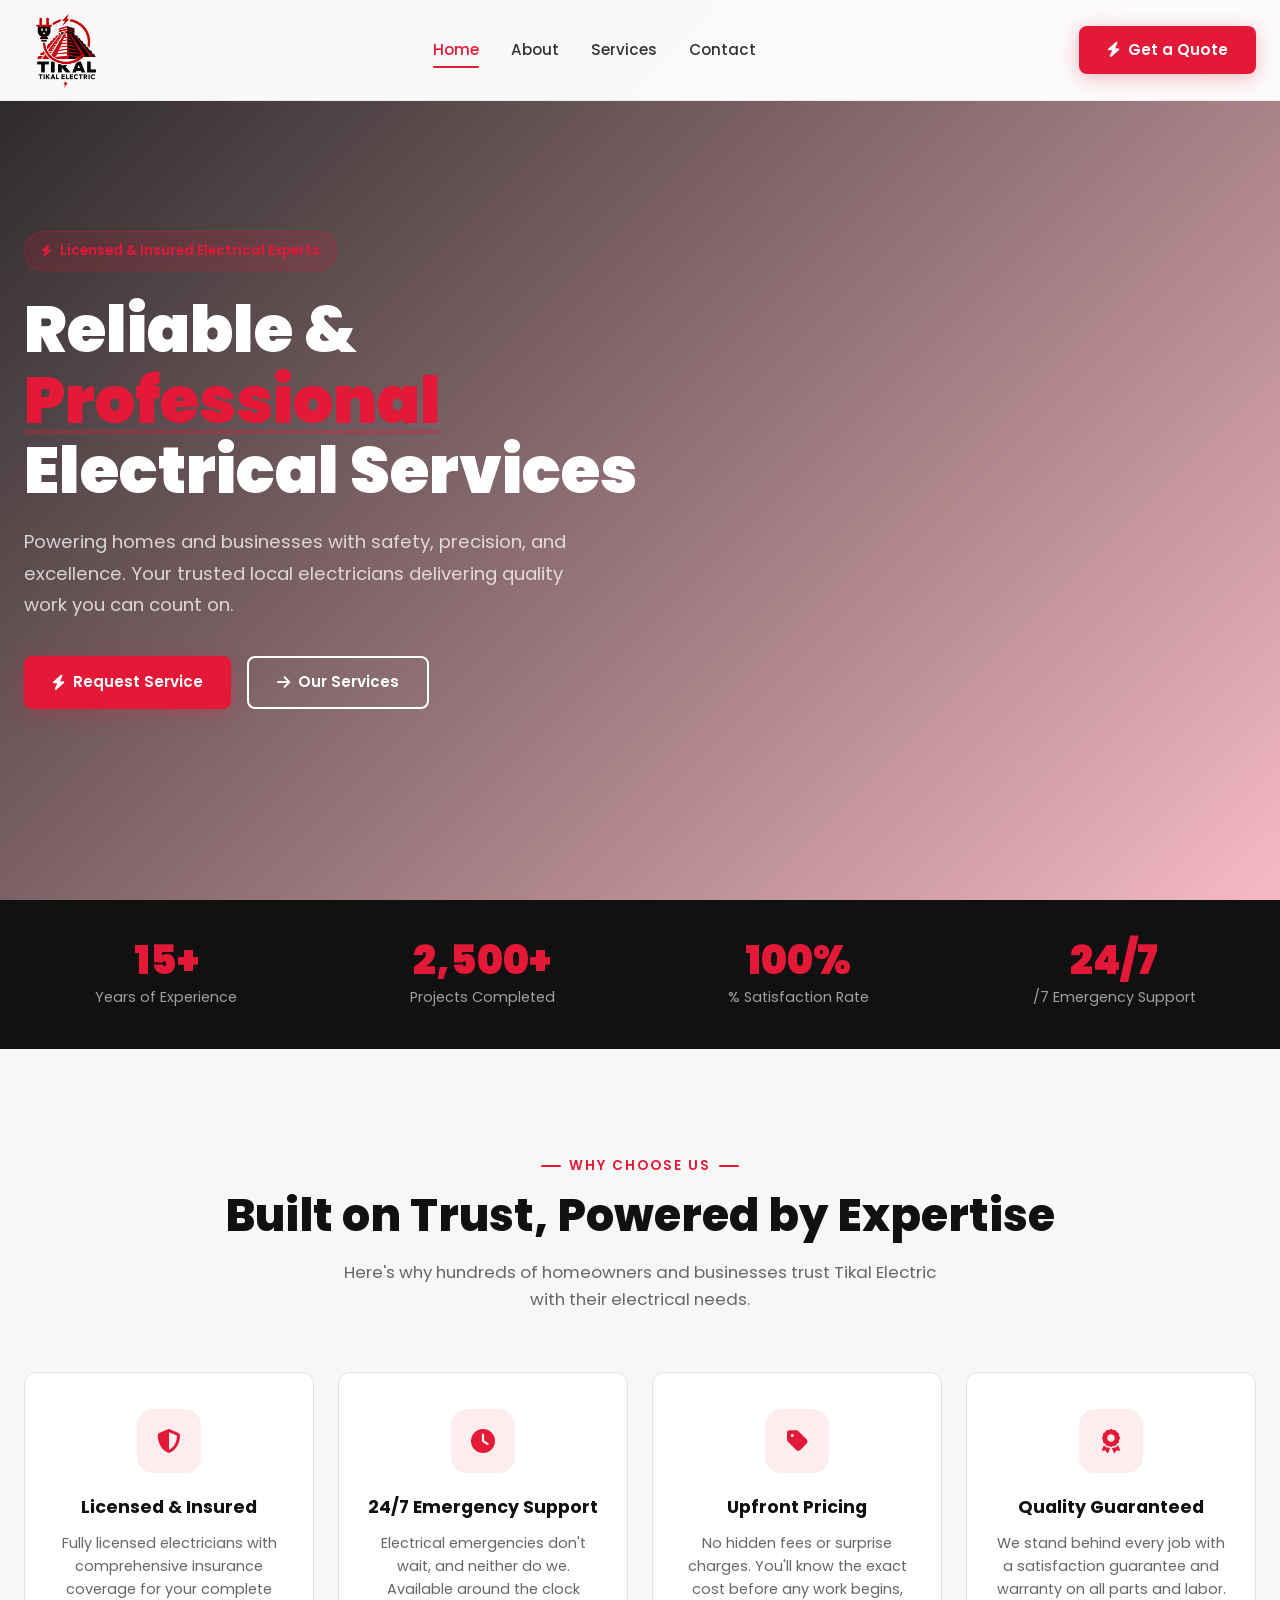
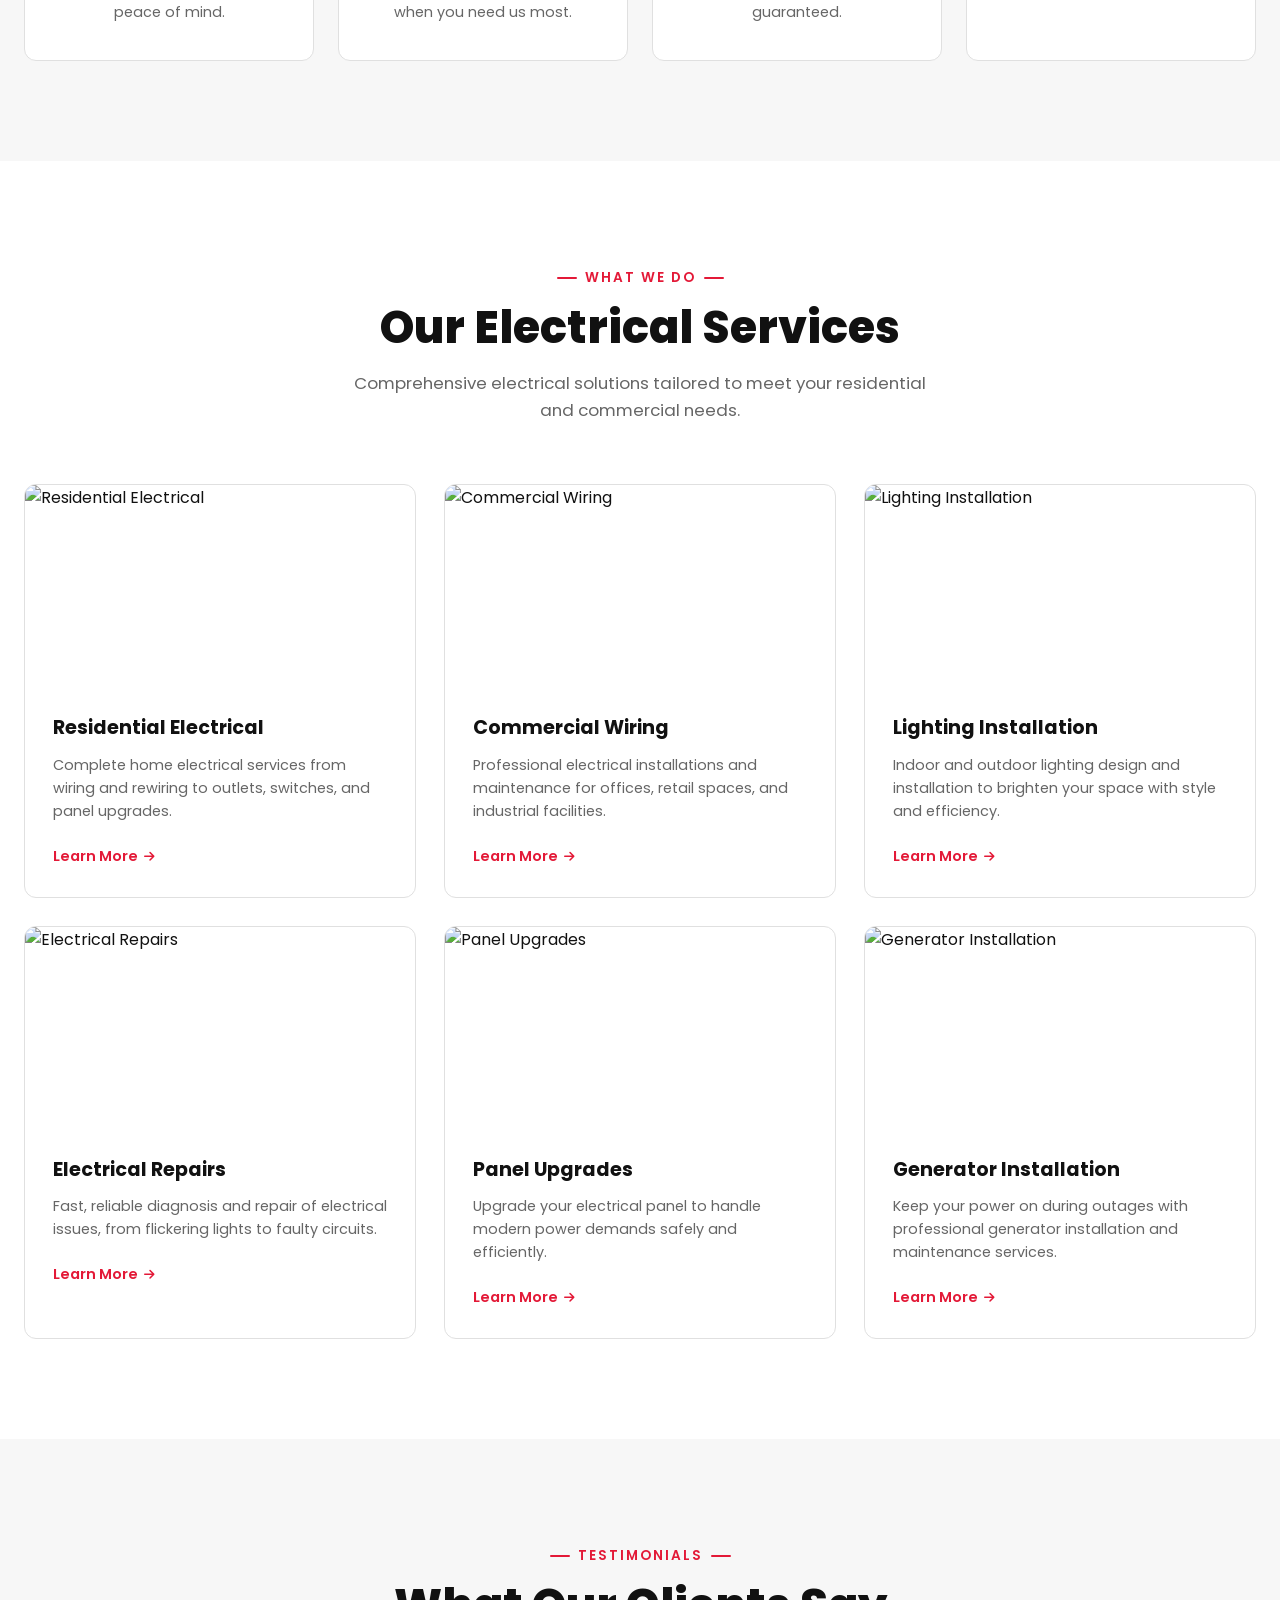
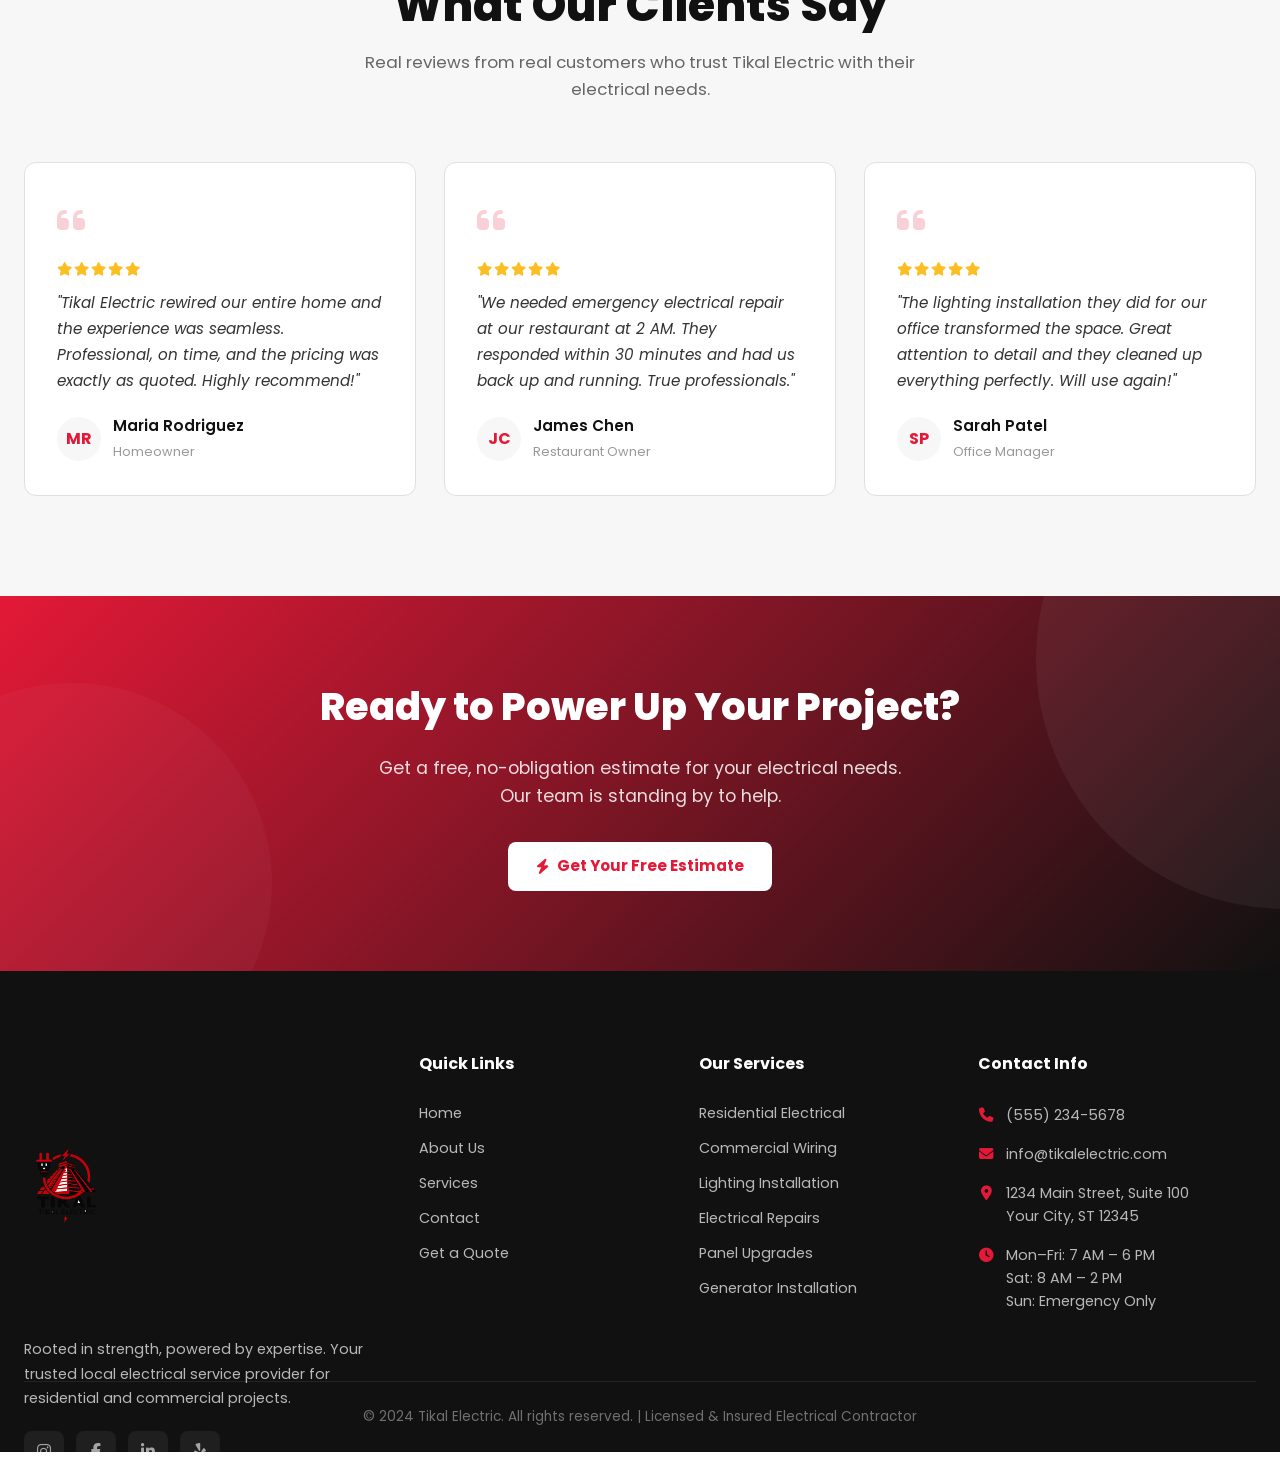
==== index.html @ ff7ec932 "Initial web upload" ====
<!DOCTYPE html>
<html lang="en">
<head>
    <meta charset="UTF-8">
    <meta name="viewport" content="width=device-width, initial-scale=1.0">
    <title>Tikal Electric — Reliable & Professional Electrical Services</title>
    <link href="https://fonts.googleapis.com/css2?family=Poppins:wght@300;400;500;600;700;800;900&display=swap" rel="stylesheet">
    <link rel="stylesheet" href="https://cdnjs.cloudflare.com/ajax/libs/font-awesome/6.5.1/css/all.min.css">
    <link rel="stylesheet" href="style.css">
</head>
<body>

<!-- Header -->
<header class="header" id="header">
    <div class="header-inner">
        <a href="index.html" class="logo">
            <img src="logo.png" alt="Tikal Electric Logo">
        </a>
        <nav class="nav" id="nav">
            <a href="index.html" class="active">Home</a>
            <a href="about.html">About</a>
            <a href="services.html">Services</a>
            <a href="contact.html">Contact</a>
        </nav>
        <a href="contact.html" class="btn btn-primary">
            <i class="fa-solid fa-bolt"></i> Get a Quote
        </a>
        <div class="hamburger" id="hamburger" onclick="toggleMobile()">
            <span></span><span></span><span></span>
        </div>
    </div>
</header>

<!-- Mobile Menu -->
<div class="mobile-menu" id="mobileMenu">
    <a href="index.html">Home</a>
    <a href="about.html">About</a>
    <a href="services.html">Services</a>
    <a href="contact.html">Contact</a>
    <a href="contact.html" class="btn btn-primary" style="margin-top:12px">
        <i class="fa-solid fa-bolt"></i> Get a Quote
    </a>
</div>

<!-- ==================== HOME PAGE ==================== -->
<div class="page active" id="page-home">

    <!-- Hero -->
    <section class="hero">
        <div class="hero-bg">
            <img src="https://images.unsplash.com/photo-1621905252507-b35492cc74b4?w=1600&q=80" alt="Electrical Work">
            <div class="hero-particles" id="heroParticles"></div>
        </div>
        <div class="hero-content">
            <div class="hero-badge"><i class="fa-solid fa-bolt"></i> Licensed & Insured Electrical Experts</div>
            <h1>Reliable & <span class="highlight">Professional</span> Electrical Services</h1>
            <p>Powering homes and businesses with safety, precision, and excellence. Your trusted local electricians delivering quality work you can count on.</p>
            <div class="hero-btns">
                <a href="contact.html" class="btn btn-primary"><i class="fa-solid fa-bolt"></i> Request Service</a>
                <a href="services.html" class="btn btn-secondary"><i class="fa-solid fa-arrow-right"></i> Our Services</a>
            </div>
        </div>
    </section>

    <!-- Stats Bar -->
    <section class="stats-bar">
        <div class="stats-inner">
            <div class="stat-item fade-up"><div class="stat-number" data-count="15">0</div><div class="stat-label">Years of Experience</div></div>
            <div class="stat-item fade-up"><div class="stat-number" data-count="2500">0</div><div class="stat-label">Projects Completed</div></div>
            <div class="stat-item fade-up"><div class="stat-number" data-count="100">0</div><div class="stat-label">% Satisfaction Rate</div></div>
            <div class="stat-item fade-up"><div class="stat-number" data-count="24">0</div><div class="stat-label">/7 Emergency Support</div></div>
        </div>
    </section>

    <!-- Trust Section -->
    <section class="section section-light">
        <div class="container">
            <div class="section-header">
                <div class="overline">Why Choose Us</div>
                <h2>Built on Trust, Powered by Expertise</h2>
                <p>Here's why hundreds of homeowners and businesses trust Tikal Electric with their electrical needs.</p>
            </div>
            <div class="trust-grid">
                <div class="trust-card fade-up">
                    <div class="trust-icon"><i class="fa-solid fa-shield-halved"></i></div>
                    <h3>Licensed & Insured</h3>
                    <p>Fully licensed electricians with comprehensive insurance coverage for your complete peace of mind.</p>
                </div>
                <div class="trust-card fade-up">
                    <div class="trust-icon"><i class="fa-solid fa-clock"></i></div>
                    <h3>24/7 Emergency Support</h3>
                    <p>Electrical emergencies don't wait, and neither do we. Available around the clock when you need us most.</p>
                </div>
                <div class="trust-card fade-up">
                    <div class="trust-icon"><i class="fa-solid fa-tag"></i></div>
                    <h3>Upfront Pricing</h3>
                    <p>No hidden fees or surprise charges. You'll know the exact cost before any work begins, guaranteed.</p>
                </div>
                <div class="trust-card fade-up">
                    <div class="trust-icon"><i class="fa-solid fa-award"></i></div>
                    <h3>Quality Guaranteed</h3>
                    <p>We stand behind every job with a satisfaction guarantee and warranty on all parts and labor.</p>
                </div>
            </div>
        </div>
    </section>

    <!-- Services Preview -->
    <section class="section">
        <div class="container">
            <div class="section-header">
                <div class="overline">What We Do</div>
                <h2>Our Electrical Services</h2>
                <p>Comprehensive electrical solutions tailored to meet your residential and commercial needs.</p>
            </div>
            <div class="services-grid">
                <a href="residential-electrical.html" class="service-card fade-up">
                    <div class="service-card-img">
                        <img src="https://images.unsplash.com/photo-1581783898377-1c85bf937427?w=600&q=80" alt="Residential Electrical">
                        <div class="overlay"></div>
                    </div>
                    <div class="service-card-body">
                        <h3>Residential Electrical</h3>
                        <p>Complete home electrical services from wiring and rewiring to outlets, switches, and panel upgrades.</p>
                        <span class="service-link">Learn More <i class="fa-solid fa-arrow-right"></i></span>
                    </div>
                </a>
                <a href="commercial-wiring.html" class="service-card fade-up">
                    <div class="service-card-img">
                        <img src="https://images.unsplash.com/photo-1497366216548-37526070297c?w=600&q=80" alt="Commercial Wiring">
                        <div class="overlay"></div>
                    </div>
                    <div class="service-card-body">
                        <h3>Commercial Wiring</h3>
                        <p>Professional electrical installations and maintenance for offices, retail spaces, and industrial facilities.</p>
                        <span class="service-link">Learn More <i class="fa-solid fa-arrow-right"></i></span>
                    </div>
                </a>
                <a href="lighting-installation.html" class="service-card fade-up">
                    <div class="service-card-img">
                        <img src="https://images.unsplash.com/photo-1513506003901-1e6a229e2d15?w=600&q=80" alt="Lighting Installation">
                        <div class="overlay"></div>
                    </div>
                    <div class="service-card-body">
                        <h3>Lighting Installation</h3>
                        <p>Indoor and outdoor lighting design and installation to brighten your space with style and efficiency.</p>
                        <span class="service-link">Learn More <i class="fa-solid fa-arrow-right"></i></span>
                    </div>
                </a>
                <a href="electrical-repairs.html" class="service-card fade-up">
                    <div class="service-card-img">
                        <img src="https://images.unsplash.com/photo-1606167668584-78701c57f13d?w=600&q=80" alt="Electrical Repairs">
                        <div class="overlay"></div>
                    </div>
                    <div class="service-card-body">
                        <h3>Electrical Repairs</h3>
                        <p>Fast, reliable diagnosis and repair of electrical issues, from flickering lights to faulty circuits.</p>
                        <span class="service-link">Learn More <i class="fa-solid fa-arrow-right"></i></span>
                    </div>
                </a>
                <a href="panel-upgrades.html" class="service-card fade-up">
                    <div class="service-card-img">
                        <img src="https://images.unsplash.com/photo-1621905252507-b35492cc74b4?w=600&q=80" alt="Panel Upgrades">
                        <div class="overlay"></div>
                    </div>
                    <div class="service-card-body">
                        <h3>Panel Upgrades</h3>
                        <p>Upgrade your electrical panel to handle modern power demands safely and efficiently.</p>
                        <span class="service-link">Learn More <i class="fa-solid fa-arrow-right"></i></span>
                    </div>
                </a>
                <a href="generator-installation.html" class="service-card fade-up">
                    <div class="service-card-img">
                        <img src="https://images.unsplash.com/photo-1613665813446-82a78c468a1d?w=600&q=80" alt="Generator Installation">
                        <div class="overlay"></div>
                    </div>
                    <div class="service-card-body">
                        <h3>Generator Installation</h3>
                        <p>Keep your power on during outages with professional generator installation and maintenance services.</p>
                        <span class="service-link">Learn More <i class="fa-solid fa-arrow-right"></i></span>
                    </div>
                </a>
            </div>
        </div>
    </section>

    <!-- Testimonials -->
    <section class="section section-light">
        <div class="container">
            <div class="section-header">
                <div class="overline">Testimonials</div>
                <h2>What Our Clients Say</h2>
                <p>Real reviews from real customers who trust Tikal Electric with their electrical needs.</p>
            </div>
            <div class="testimonials-grid">
                <div class="testimonial-card fade-up">
                    <div class="quote-icon"><i class="fa-solid fa-quote-left"></i></div>
                    <div class="stars"><i class="fa-solid fa-star"></i><i class="fa-solid fa-star"></i><i class="fa-solid fa-star"></i><i class="fa-solid fa-star"></i><i class="fa-solid fa-star"></i></div>
                    <p>"Tikal Electric rewired our entire home and the experience was seamless. Professional, on time, and the pricing was exactly as quoted. Highly recommend!"</p>
                    <div class="testimonial-author">
                        <div class="testimonial-avatar">MR</div>
                        <div class="testimonial-author-info"><h4>Maria Rodriguez</h4><span>Homeowner</span></div>
                    </div>
                </div>
                <div class="testimonial-card fade-up">
                    <div class="quote-icon"><i class="fa-solid fa-quote-left"></i></div>
                    <div class="stars"><i class="fa-solid fa-star"></i><i class="fa-solid fa-star"></i><i class="fa-solid fa-star"></i><i class="fa-solid fa-star"></i><i class="fa-solid fa-star"></i></div>
                    <p>"We needed emergency electrical repair at our restaurant at 2 AM. They responded within 30 minutes and had us back up and running. True professionals."</p>
                    <div class="testimonial-author">
                        <div class="testimonial-avatar">JC</div>
                        <div class="testimonial-author-info"><h4>James Chen</h4><span>Restaurant Owner</span></div>
                    </div>
                </div>
                <div class="testimonial-card fade-up">
                    <div class="quote-icon"><i class="fa-solid fa-quote-left"></i></div>
                    <div class="stars"><i class="fa-solid fa-star"></i><i class="fa-solid fa-star"></i><i class="fa-solid fa-star"></i><i class="fa-solid fa-star"></i><i class="fa-solid fa-star"></i></div>
                    <p>"The lighting installation they did for our office transformed the space. Great attention to detail and they cleaned up everything perfectly. Will use again!"</p>
                    <div class="testimonial-author">
                        <div class="testimonial-avatar">SP</div>
                        <div class="testimonial-author-info"><h4>Sarah Patel</h4><span>Office Manager</span></div>
                    </div>
                </div>
            </div>
        </div>
    </section>

    <!-- CTA -->
    <section class="cta-section">
        <h2>Ready to Power Up Your Project?</h2>
        <p>Get a free, no-obligation estimate for your electrical needs. Our team is standing by to help.</p>
        <a href="contact.html" class="btn btn-white"><i class="fa-solid fa-bolt"></i> Get Your Free Estimate</a>
    </section>

</div>

<!-- ==================== FOOTER ==================== -->
<footer class="footer" id="footer">
    <div class="footer-grid">
        <div class="footer-brand">
            <a href="index.html" class="logo">
                <img src="logo.png" alt="Tikal Electric Logo">
            </a>
            <p>Rooted in strength, powered by expertise. Your trusted local electrical service provider for residential and commercial projects.</p>
            <div class="footer-social">
                <a href="#" aria-label="Instagram"><i class="fa-brands fa-instagram"></i></a>
                <a href="#" aria-label="Facebook"><i class="fa-brands fa-facebook-f"></i></a>
                <a href="#" aria-label="LinkedIn"><i class="fa-brands fa-linkedin-in"></i></a>
                <a href="#" aria-label="Yelp"><i class="fa-brands fa-yelp"></i></a>
            </div>
        </div>
        <div>
            <h4>Quick Links</h4>
            <div class="footer-links">
                <a href="index.html">Home</a>
                <a href="about.html">About Us</a>
                <a href="services.html">Services</a>
                <a href="contact.html">Contact</a>
                <a href="contact.html">Get a Quote</a>
            </div>
        </div>
        <div>
            <h4>Our Services</h4>
            <div class="footer-links">
                <a href="residential-electrical.html">Residential Electrical</a>
                <a href="commercial-wiring.html">Commercial Wiring</a>
                <a href="lighting-installation.html">Lighting Installation</a>
                <a href="electrical-repairs.html">Electrical Repairs</a>
                <a href="panel-upgrades.html">Panel Upgrades</a>
                <a href="generator-installation.html">Generator Installation</a>
            </div>
        </div>
        <div>
            <h4>Contact Info</h4>
            <ul class="footer-contact">
                <li><i class="fa-solid fa-phone"></i><span>(555) 234-5678</span></li>
                <li><i class="fa-solid fa-envelope"></i><span>info@tikalelectric.com</span></li>
                <li><i class="fa-solid fa-location-dot"></i><span>1234 Main Street, Suite 100<br>Your City, ST 12345</span></li>
                <li><i class="fa-solid fa-clock"></i><span>Mon–Fri: 7 AM – 6 PM<br>Sat: 8 AM – 2 PM<br>Sun: Emergency Only</span></li>
            </ul>
        </div>
    </div>
    <div class="footer-bottom">
        <p>&copy; 2024 Tikal Electric. All rights reserved. | Licensed & Insured Electrical Contractor</p>
    </div>
</footer>

<!-- Toast Notification -->
<div class="toast" id="toast">
    <i class="fa-solid fa-circle-check"></i>
    <span id="toastMsg">Message sent successfully!</span>
</div>

<script>
// Mobile menu
function toggleMobile() {
  document.getElementById('hamburger').classList.toggle('active');
  document.getElementById('mobileMenu').classList.toggle('open');
  document.body.style.overflow = document.getElementById('mobileMenu').classList.contains('open') ? 'hidden' : '';
}

// Header scroll effect
window.addEventListener('scroll', () => {
  document.getElementById('header').classList.toggle('scrolled', window.scrollY > 20);
});

// Hero particles
function createParticles() {
  const container = document.getElementById('heroParticles');
  if (!container) return;
  container.innerHTML = '';
  for (let i = 0; i < 20; i++) {
    const p = document.createElement('div');
    p.className = 'particle';
    p.style.left = Math.random() * 100 + '%';
    p.style.animationDelay = Math.random() * 4 + 's';
    p.style.animationDuration = (3 + Math.random() * 3) + 's';
    p.style.width = p.style.height = (2 + Math.random() * 3) + 'px';
    container.appendChild(p);
  }
}

// Scroll animations
function initAnimations() {
  const observer = new IntersectionObserver((entries) => {
    entries.forEach(entry => {
      if (entry.isIntersecting) {
        entry.target.classList.add('visible');
      }
    });
  }, { threshold: 0.1, rootMargin: '0px 0px -40px 0px' });
  document.querySelectorAll('.fade-up:not(.visible)').forEach(el => observer.observe(el));
}

// Counter animation
function animateCounters() {
  document.querySelectorAll('.stat-number[data-count]').forEach(el => {
    const target = parseInt(el.getAttribute('data-count'));
    const duration = 2000;
    const start = performance.now();
    el.textContent = '0';
    function update(now) {
      const elapsed = now - start;
      const progress = Math.min(elapsed / duration, 1);
      const eased = 1 - Math.pow(1 - progress, 3);
      const current = Math.floor(eased * target);
      el.textContent = target === 100 ? current + '%' : target === 24 ? current + '/7' : current.toLocaleString() + '+';
      if (progress < 1) requestAnimationFrame(update);
    }
    requestAnimationFrame(update);
  });
}

// Init
document.addEventListener('DOMContentLoaded', () => {
  createParticles();
  initAnimations();
  setTimeout(animateCounters, 600);
});
</script>
</body>
</html>
---- style.css ----
*,*::before,*::after{box-sizing:border-box;margin:0;padding:0}
:root{
--red:#E31937;--red-hover:#C41530;--red-glow:rgba(227,25,55,0.4);
--black:#111111;--dark:#1a1a1a;--gray-dark:#333333;--gray:#666666;
--gray-light:#999999;--bg-light:#f7f7f7;--bg-off:#f0f0f0;
--white:#ffffff;--border:#e0e0e0;
--shadow:0 4px 20px rgba(0,0,0,0.08);
--shadow-lg:0 10px 40px rgba(0,0,0,0.12);
--shadow-red:0 4px 20px rgba(227,25,55,0.3);
--radius:8px;--radius-lg:12px;
--transition:all 0.3s cubic-bezier(0.4,0,0.2,1);
}
html{scroll-behavior:smooth;font-size:16px}
body{font-family:'Poppins',sans-serif;color:var(--black);background:var(--white);overflow-x:hidden;line-height:1.6}
a{text-decoration:none;color:inherit;transition:var(--transition)}
img{max-width:100%;display:block}
ul{list-style:none}
.page{display:none;opacity:0;transform:translateY(10px);transition:opacity 0.4s ease,transform 0.4s ease}
.page.active{display:block;opacity:1;transform:translateY(0)}

/* Header */
.header{position:fixed;top:0;left:0;right:0;z-index:1000;background:rgba(255,255,255,0.97);backdrop-filter:blur(12px);border-bottom:1px solid rgba(0,0,0,0.06);transition:var(--transition)}
.header.scrolled{box-shadow:0 2px 20px rgba(0,0,0,0.08)}
.header-inner{max-width:1280px;margin:0 auto;padding:0 24px;display:flex;align-items:center;justify-content:space-between;height:100px}
.header.scrolled .header-inner{height:80px}
.logo{display:flex;align-items:center;height:100%;color:var(--black);flex-shrink:0}
.logo img{height:85px;width:auto;display:block;transition:var(--transition)}
.header.scrolled .logo img{height:65px}
.logo-icon{display:none}
.logo span{display:none}
.nav{display:flex;align-items:center;gap:32px}
.nav a{font-weight:500;font-size:0.95rem;color:var(--gray-dark);position:relative;padding:4px 0}
.nav a::after{content:'';position:absolute;bottom:-2px;left:0;width:0;height:2px;background:var(--red);transition:var(--transition);border-radius:2px}
.nav a:hover{color:var(--red)}
.nav a:hover::after,.nav a.active::after{width:100%}
.nav a.active{color:var(--red)}
.btn{display:inline-flex;align-items:center;gap:8px;padding:12px 28px;border-radius:var(--radius);font-family:'Poppins',sans-serif;font-weight:600;font-size:0.95rem;border:none;cursor:pointer;transition:var(--transition);position:relative;overflow:hidden}
.btn-primary{background:var(--red);color:var(--white);box-shadow:var(--shadow-red)}
.btn-primary:hover{background:var(--red-hover);transform:translateY(-2px);box-shadow:0 6px 25px rgba(227,25,55,0.45)}
.btn-primary::before{content:'';position:absolute;top:50%;left:50%;width:0;height:0;background:rgba(255,255,255,0.15);border-radius:50%;transform:translate(-50%,-50%);transition:width 0.6s,height 0.6s}
.btn-primary:hover::before{width:300px;height:300px}
.btn-secondary{background:transparent;color:var(--white);border:2px solid var(--white)}
.btn-secondary:hover{background:var(--white);color:var(--red);transform:translateY(-2px)}
.btn-outline{background:transparent;color:var(--red);border:2px solid var(--red)}
.btn-outline:hover{background:var(--red);color:var(--white);transform:translateY(-2px);box-shadow:var(--shadow-red)}
.btn-dark{background:var(--black);color:var(--white)}
.btn-dark:hover{background:var(--dark);transform:translateY(-2px);box-shadow:var(--shadow-lg)}
.hamburger{display:none;flex-direction:column;gap:5px;cursor:pointer;padding:8px;z-index:1001}
.hamburger span{width:26px;height:2.5px;background:var(--black);border-radius:2px;transition:var(--transition)}
.hamburger.active span:nth-child(1){transform:rotate(45deg) translate(5px,5px)}
.hamburger.active span:nth-child(2){opacity:0}
.hamburger.active span:nth-child(3){transform:rotate(-45deg) translate(5px,-5px)}
.mobile-menu{display:none;position:fixed;top:0;left:0;right:0;bottom:0;background:var(--white);z-index:999;flex-direction:column;align-items:center;justify-content:center;gap:28px;opacity:0;pointer-events:none;transition:opacity 0.3s ease}
.mobile-menu.open{opacity:1;pointer-events:all}
.mobile-menu a{font-size:1.5rem;font-weight:600;color:var(--black);transition:var(--transition)}
.mobile-menu a:hover{color:var(--red)}

/* Hero */
.hero{position:relative;min-height:100vh;display:flex;align-items:center;padding:120px 24px 80px;overflow:hidden}
.hero-bg{position:absolute;inset:0;z-index:0}
.hero-bg img{width:100%;height:100%;object-fit:cover}
.hero-bg::after{content:'';position:absolute;inset:0;background:linear-gradient(135deg,rgba(17,17,17,0.92) 0%,rgba(227,25,55,0.3) 100%)}
.hero-particles{position:absolute;inset:0;z-index:1;overflow:hidden}
.particle{position:absolute;width:3px;height:3px;background:var(--red);border-radius:50%;opacity:0;animation:float-particle 4s infinite}
@keyframes float-particle{0%{opacity:0;transform:translateY(100vh)}20%{opacity:0.8}80%{opacity:0.6}100%{opacity:0;transform:translateY(-10vh)}}
.hero-content{position:relative;z-index:2;max-width:1280px;margin:0 auto;width:100%}
.hero h1{font-size:clamp(2.5rem,5vw,4rem);font-weight:900;color:var(--white);line-height:1.1;margin-bottom:20px;max-width:700px}
.hero h1 .highlight{color:var(--red);position:relative;display:inline-block}
.hero h1 .highlight::after{content:'';position:absolute;bottom:2px;left:0;right:0;height:4px;background:var(--red);opacity:0.3;border-radius:2px}
.hero p{font-size:1.15rem;color:rgba(255,255,255,0.75);max-width:550px;margin-bottom:36px;line-height:1.7}
.hero-btns{display:flex;gap:16px;flex-wrap:wrap}
.hero-badge{display:inline-flex;align-items:center;gap:8px;background:rgba(227,25,55,0.15);border:1px solid rgba(227,25,55,0.3);color:var(--red);padding:8px 16px;border-radius:50px;font-size:0.85rem;font-weight:600;margin-bottom:24px;backdrop-filter:blur(4px)}
.hero-badge i{font-size:0.75rem}
.hero-page{min-height:auto;padding:140px 24px 80px}

/* Stats Bar */
.stats-bar{background:var(--black);padding:40px 24px;position:relative;z-index:2}
.stats-inner{max-width:1280px;margin:0 auto;display:grid;grid-template-columns:repeat(4,1fr);gap:32px;text-align:center}
.stat-item .stat-number{font-size:2.5rem;font-weight:900;color:var(--red);line-height:1}
.stat-item .stat-label{font-size:0.9rem;color:rgba(255,255,255,0.6);margin-top:6px;font-weight:400}

/* Section */
.section{padding:100px 24px}
.section-light{background:var(--bg-light)}
.section-dark{background:var(--black);color:var(--white)}
.container{max-width:1280px;margin:0 auto}
.section-header{text-align:center;margin-bottom:60px}
.section-header .overline{display:inline-flex;align-items:center;gap:8px;color:var(--red);font-weight:600;font-size:0.85rem;text-transform:uppercase;letter-spacing:2px;margin-bottom:12px}
.section-header .overline::before,.section-header .overline::after{content:'';width:20px;height:2px;background:var(--red);border-radius:2px}
.section-header h2{font-size:clamp(2rem,3.5vw,2.8rem);font-weight:800;line-height:1.2;margin-bottom:16px}
.section-header p{color:var(--gray);max-width:600px;margin:0 auto;font-size:1.05rem}
.section-dark .section-header p{color:rgba(255,255,255,0.6)}

/* Trust Cards */
.trust-grid{display:grid;grid-template-columns:repeat(4,1fr);gap:24px}
.trust-card{background:var(--white);border-radius:var(--radius-lg);padding:36px 28px;text-align:center;border:1px solid var(--border);transition:var(--transition);position:relative;overflow:hidden}
.trust-card::before{content:'';position:absolute;top:0;left:0;right:0;height:3px;background:var(--red);transform:scaleX(0);transition:var(--transition)}
.trust-card:hover{transform:translateY(-6px);box-shadow:var(--shadow-lg);border-color:transparent}
.trust-card:hover::before{transform:scaleX(1)}
.trust-icon{width:64px;height:64px;background:rgba(227,25,55,0.08);border-radius:16px;display:flex;align-items:center;justify-content:center;margin:0 auto 20px;font-size:1.5rem;color:var(--red);transition:var(--transition)}
.trust-card:hover .trust-icon{background:var(--red);color:var(--white);box-shadow:var(--shadow-red)}
.trust-card h3{font-size:1.1rem;font-weight:700;margin-bottom:10px}
.trust-card p{font-size:0.9rem;color:var(--gray);line-height:1.6}

/* Services Grid */
.services-grid{display:grid;grid-template-columns:repeat(3,1fr);gap:28px}
.service-card{background:var(--white);border-radius:var(--radius-lg);overflow:hidden;border:1px solid var(--border);transition:var(--transition);cursor:pointer;position:relative}
.service-card:hover{transform:translateY(-8px);box-shadow:var(--shadow-lg);border-color:transparent}
.service-card-img{height:200px;overflow:hidden;position:relative}
.service-card-img img{width:100%;height:100%;object-fit:cover;transition:transform 0.6s ease}
.service-card:hover .service-card-img img{transform:scale(1.08)}
.service-card-img .overlay{position:absolute;inset:0;background:linear-gradient(to top,rgba(228, 7, 40, 0.7),transparent);opacity:0;transition:var(--transition)}
.service-card:hover .service-card-img .overlay{opacity:1}
.service-card-body{padding:28px}
.service-card-body h3{font-size:1.2rem;font-weight:700;margin-bottom:10px;transition:var(--transition)}
.service-card:hover .service-card-body h3{color:var(--red)}
.service-card-body p{font-size:0.9rem;color:var(--gray);line-height:1.6;margin-bottom:20px}
.service-link{display:inline-flex;align-items:center;gap:6px;color:var(--red);font-weight:600;font-size:0.9rem;transition:var(--transition)}
.service-link:hover{gap:10px}
.service-link i{font-size:0.75rem;transition:var(--transition)}

/* Service Icon Cards (for services page) */
.service-icon-card{background:var(--white);border-radius:var(--radius-lg);padding:40px 30px;text-align:center;border:1px solid var(--border);transition:var(--transition);cursor:pointer}
.service-icon-card:hover{transform:translateY(-6px);box-shadow:var(--shadow-lg);border-color:transparent}
.service-icon-card .s-icon{width:80px;height:80px;background:linear-gradient(135deg,var(--red),#ff4d6a);border-radius:20px;display:flex;align-items:center;justify-content:center;margin:0 auto 24px;font-size:2rem;color:var(--white);box-shadow:var(--shadow-red);transition:var(--transition)}
.service-icon-card:hover .s-icon{transform:scale(1.1) rotate(-3deg)}
.service-icon-card h3{font-size:1.15rem;font-weight:700;margin-bottom:12px}
.service-icon-card p{font-size:0.9rem;color:var(--gray);line-height:1.6;margin-bottom:20px}
.service-icon-card .learn-more{color:var(--red);font-weight:600;font-size:0.9rem;display:inline-flex;align-items:center;gap:6px;transition:var(--transition)}
.service-icon-card:hover .learn-more{gap:10px}

/* Testimonials */
.testimonials-grid{display:grid;grid-template-columns:repeat(3,1fr);gap:28px}
.testimonial-card{background:var(--white);border-radius:var(--radius-lg);padding:32px;border:1px solid var(--border);transition:var(--transition);position:relative}
.testimonial-card:hover{box-shadow:var(--shadow-lg);border-color:transparent}
.testimonial-card .quote-icon{font-size:2rem;color:var(--red);opacity:0.2;margin-bottom:16px}
.testimonial-card .stars{color:#fbbf24;font-size:0.85rem;margin-bottom:14px;display:flex;gap:2px}
.testimonial-card p{font-size:0.95rem;color:var(--gray-dark);line-height:1.7;margin-bottom:20px;font-style:italic}
.testimonial-author{display:flex;align-items:center;gap:12px}
.testimonial-avatar{width:44px;height:44px;border-radius:50%;background:var(--bg-light);display:flex;align-items:center;justify-content:center;font-weight:700;color:var(--red);font-size:1rem}
.testimonial-author-info h4{font-size:0.95rem;font-weight:600}
.testimonial-author-info span{font-size:0.8rem;color:var(--gray-light)}

/* CTA Section */
.cta-section{background:linear-gradient(135deg,var(--red) 0%,var(--black) 100%);padding:80px 24px;text-align:center;position:relative;overflow:hidden}
.cta-section::before{content:'';position:absolute;top:-50%;right:-20%;width:500px;height:500px;background:rgba(255,255,255,0.05);border-radius:50%}
.cta-section::after{content:'';position:absolute;bottom:-30%;left:-10%;width:400px;height:400px;background:rgba(255,255,255,0.03);border-radius:50%}
.cta-section h2{font-size:clamp(1.8rem,3vw,2.5rem);font-weight:800;color:var(--white);margin-bottom:16px;position:relative;z-index:1}
.cta-section p{font-size:1.1rem;color:rgba(255,255,255,0.85);max-width:550px;margin:0 auto 32px;position:relative;z-index:1}
.cta-section .btn{position:relative;z-index:1}
.btn-white{background:var(--white);color:var(--red);font-weight:700}
.btn-white:hover{transform:translateY(-2px);box-shadow:0 8px 30px rgba(0,0,0,0.2)}

/* Footer */
.footer{background:var(--black);color:rgba(255,255,255,0.7);padding:80px 24px 0}
.footer-grid{max-width:1280px;margin:0 auto;display:grid;grid-template-columns:1.5fr 1fr 1fr 1.2fr;gap:48px;padding-bottom:60px;border-bottom:1px solid rgba(255,255,255,0.08)}
.footer-brand .logo{color:var(--white);margin-bottom:16px}
.footer-brand p{font-size:0.9rem;line-height:1.7;margin-bottom:20px}
.footer-social{display:flex;gap:12px}
.footer-social a{width:40px;height:40px;border-radius:8px;background:rgba(255,255,255,0.06);display:flex;align-items:center;justify-content:center;color:rgba(255,255,255,0.6);transition:var(--transition);font-size:1rem}
.footer-social a:hover{background:var(--red);color:var(--white);transform:translateY(-2px)}
.footer h4{color:var(--white);font-size:1rem;font-weight:700;margin-bottom:20px;position:relative}
.footer-links a{display:block;padding:6px 0;font-size:0.9rem;transition:var(--transition)}
.footer-links a:hover{color:var(--red);padding-left:6px}
.footer-contact li{display:flex;align-items:flex-start;gap:12px;padding:8px 0;font-size:0.9rem}
.footer-contact li i{color:var(--red);margin-top:4px;width:16px;text-align:center}
.footer-bottom{max-width:1280px;margin:0 auto;padding:24px 0;text-align:center;font-size:0.85rem;color:rgba(255,255,255,0.4)}

/* About Page */
.about-content{display:grid;grid-template-columns:1fr 1fr;gap:60px;align-items:center}
.about-img{border-radius:var(--radius-lg);overflow:hidden;position:relative}
.about-img img{width:100%;height:100%;object-fit:cover;min-height:400px}
.about-img .badge-float{position:absolute;bottom:20px;right:20px;background:var(--red);color:var(--white);padding:16px 20px;border-radius:var(--radius);text-align:center;box-shadow:var(--shadow-red)}
.about-img .badge-float .num{font-size:2rem;font-weight:900;line-height:1}
.about-img .badge-float .lbl{font-size:0.75rem;font-weight:500;opacity:0.9}
.about-text h2{font-size:clamp(1.8rem,3vw,2.4rem);font-weight:800;margin-bottom:20px;line-height:1.2}
.about-text .lead{color:var(--gray);font-size:1.05rem;line-height:1.7;margin-bottom:24px}
.about-text p{color:var(--gray);font-size:0.95rem;line-height:1.7;margin-bottom:16px}
.values-grid{display:grid;grid-template-columns:repeat(3,1fr);gap:28px;margin-top:60px}
.value-card{text-align:center;padding:32px 24px;border-radius:var(--radius-lg);background:var(--bg-light);border:1px solid var(--border);transition:var(--transition)}
.value-card:hover{transform:translateY(-4px);box-shadow:var(--shadow)}
.value-card i{font-size:2rem;color:var(--red);margin-bottom:16px}
.value-card h3{font-size:1.1rem;font-weight:700;margin-bottom:10px}
.value-card p{font-size:0.88rem;color:var(--gray);line-height:1.6}
.credentials-grid{display:grid;grid-template-columns:repeat(2,1fr);gap:24px}
.credential-card{display:flex;align-items:flex-start;gap:16px;padding:24px;border-radius:var(--radius-lg);border:1px solid var(--border);transition:var(--transition)}
.credential-card:hover{box-shadow:var(--shadow);border-color:var(--red)}
.credential-card i{font-size:1.5rem;color:var(--red);margin-top:2px}
.credential-card h3{font-size:1rem;font-weight:700;margin-bottom:4px}
.credential-card p{font-size:0.85rem;color:var(--gray)}

/* Contact Page */
.contact-grid{display:grid;grid-template-columns:1fr 1.2fr;gap:48px}
.contact-info-cards{display:flex;flex-direction:column;gap:20px}
.contact-info-card{display:flex;align-items:flex-start;gap:16px;padding:24px;border-radius:var(--radius-lg);border:1px solid var(--border);transition:var(--transition)}
.contact-info-card:hover{box-shadow:var(--shadow);border-color:var(--red)}
.contact-info-card .ci-icon{width:52px;height:52px;border-radius:12px;background:rgba(227,25,55,0.08);display:flex;align-items:center;justify-content:center;font-size:1.2rem;color:var(--red);flex-shrink:0}
.contact-info-card h3{font-size:1rem;font-weight:700;margin-bottom:4px}
.contact-info-card p{font-size:0.9rem;color:var(--gray)}
.contact-form{background:var(--white);border-radius:var(--radius-lg);padding:40px;border:1px solid var(--border);box-shadow:var(--shadow)}
.form-group{margin-bottom:20px}
.form-group label{display:block;font-size:0.88rem;font-weight:600;margin-bottom:8px;color:var(--gray-dark)}
.form-group input,.form-group select,.form-group textarea{width:100%;padding:14px 16px;border:1px solid var(--border);border-radius:var(--radius);font-family:'Poppins',sans-serif;font-size:0.95rem;color:var(--black);background:var(--white);transition:var(--transition);outline:none}
.form-group input:focus,.form-group select:focus,.form-group textarea:focus{border-color:var(--red);box-shadow:0 0 0 3px rgba(227,25,55,0.1)}
.form-group textarea{resize:vertical;min-height:120px}
.form-row{display:grid;grid-template-columns:1fr 1fr;gap:16px}
.form-submit{width:100%;padding:16px;font-size:1rem}
.map-section{border-radius:var(--radius-lg);overflow:hidden;height:400px;border:1px solid var(--border)}
.map-section iframe{width:100%;height:100%;border:0}

/* Sub Service Page */
.sub-hero{padding:180px 24px 120px;background:linear-gradient(135deg,var(--black) 0%,#1a1a1a 40%,var(--red) 100%);position:relative;overflow:hidden;display:flex;align-items:center}
.sub-hero::before{content:'\f0e7';font-family:"Font Awesome 6 Free";font-weight:900;position:absolute;top:50%;right:-5%;transform:translateY(-50%) rotate(-15deg);font-size:35vw;color:rgba(255,255,255,0.04);pointer-events:none;z-index:0}
.sub-hero::after{content:'';position:absolute;bottom:0;left:0;right:0;height:120px;background:linear-gradient(to top,var(--white),transparent);z-index:2}
.sub-hero-content{max-width:1280px;margin:0 auto;position:relative;z-index:1;width:100%}
.sub-hero .breadcrumb{display:flex;align-items:center;gap:10px;font-size:0.85rem;text-transform:uppercase;letter-spacing:1px;font-weight:600;color:rgba(255,255,255,0.4);margin-bottom:24px}
.sub-hero .breadcrumb a{color:rgba(255,255,255,0.4);transition:var(--transition)}
.sub-hero .breadcrumb a:hover{color:var(--white)}
.sub-hero .breadcrumb .sep{color:var(--red)}
.sub-hero h1{font-size:clamp(2.5rem,5vw,3.8rem);font-weight:900;color:var(--white);margin-bottom:16px;line-height:1.1;text-shadow:0 10px 30px rgba(0,0,0,0.3)}
.sub-hero p{font-size:1.15rem;color:rgba(255,255,255,0.7);max-width:650px;line-height:1.6}
.sub-service-content{display:grid;grid-template-columns:1fr 1fr;gap:60px;align-items:start;margin-bottom:80px}
.sub-service-text h2{font-size:1.8rem;font-weight:800;margin-bottom:16px}
.sub-service-text p{color:var(--gray);line-height:1.8;margin-bottom:16px;font-size:0.95rem}
.sub-service-text ul{margin:20px 0}
.sub-service-text ul li{display:flex;align-items:flex-start;gap:10px;padding:8px 0;font-size:0.95rem;color:var(--gray-dark)}
.sub-service-text ul li i{color:var(--red);margin-top:4px;font-size:0.8rem}
.sub-service-img{border-radius:var(--radius-lg);overflow:hidden;position:sticky;top:100px}
.sub-service-img img{width:100%;height:100%;object-fit:cover;min-height:450px}
.benefits-grid{display:grid;grid-template-columns:repeat(2,1fr);gap:20px;margin-top:30px}
.benefit-item{display:flex;align-items:flex-start;gap:12px;padding:20px;border-radius:var(--radius);background:var(--bg-light);border:1px solid var(--border)}
.benefit-item i{color:var(--red);font-size:1.2rem;margin-top:2px}
.benefit-item h4{font-size:0.95rem;font-weight:700;margin-bottom:4px}
.benefit-item p{font-size:0.85rem;color:var(--gray)}
.related-services{display:grid;grid-template-columns:repeat(3,1fr);gap:24px}

/* Animations */
.fade-up{opacity:0;transform:translateY(30px);transition:opacity 0.6s ease,transform 0.6s ease}
.fade-up.visible{opacity:1;transform:translateY(0)}
.fade-up:nth-child(2){transition-delay:0.1s}
.fade-up:nth-child(3){transition-delay:0.2s}
.fade-up:nth-child(4){transition-delay:0.3s}

/* Toast */
.toast{position:fixed;bottom:30px;right:30px;background:var(--black);color:var(--white);padding:16px 24px;border-radius:var(--radius);font-size:0.95rem;font-weight:500;display:flex;align-items:center;gap:10px;transform:translateY(100px);opacity:0;transition:var(--transition);z-index:9999;box-shadow:var(--shadow-lg)}
.toast.show{transform:translateY(0);opacity:1}
.toast i{color:var(--red);font-size:1.1rem}

/* Responsive */
@media(max-width:1024px){
.trust-grid{grid-template-columns:repeat(2,1fr)}
.services-grid{grid-template-columns:repeat(2,1fr)}
.testimonials-grid{grid-template-columns:repeat(2,1fr)}
.about-content{grid-template-columns:1fr;gap:40px}
.contact-grid{grid-template-columns:1fr}
.sub-service-content{grid-template-columns:1fr}
.sub-service-img{position:relative;top:0}
.footer-grid{grid-template-columns:repeat(2,1fr)}
.values-grid{grid-template-columns:repeat(2,1fr)}
.related-services{grid-template-columns:repeat(2,1fr)}
}
@media(max-width:768px){
.header-inner{height:68px}
.logo img{height:60px}
.nav{display:none}
.hamburger{display:flex}
.sub-hero{padding:140px 20px 60px}
.sub-hero::before{font-size:60vw;right:-10%}
.hero{min-height:90vh;padding:100px 20px 60px}
.hero h1{font-size:2.2rem}
.stats-inner{grid-template-columns:repeat(2,1fr);gap:24px}
.stat-item .stat-number{font-size:2rem}
.trust-grid{grid-template-columns:1fr}
.services-grid{grid-template-columns:1fr}
.testimonials-grid{grid-template-columns:1fr}
.section{padding:70px 20px}
.section-header{margin-bottom:40px}
.footer-grid{grid-template-columns:1fr;gap:32px}
.form-row{grid-template-columns:1fr}
.values-grid{grid-template-columns:1fr}
.credentials-grid{grid-template-columns:1fr}
.benefits-grid{grid-template-columns:1fr}
.related-services{grid-template-columns:1fr}
.hero-btns{flex-direction:column;width:100%}
.hero-btns .btn{justify-content:center;text-align:center}
}
@media(max-width:480px){
.hero h1{font-size:1.9rem}
.logo img{height:50px}
.hero p{font-size:1rem}
.stats-inner{grid-template-columns:1fr 1fr}
.btn{padding:12px 22px;font-size:0.9rem}
.contact-form{padding:24px}
}
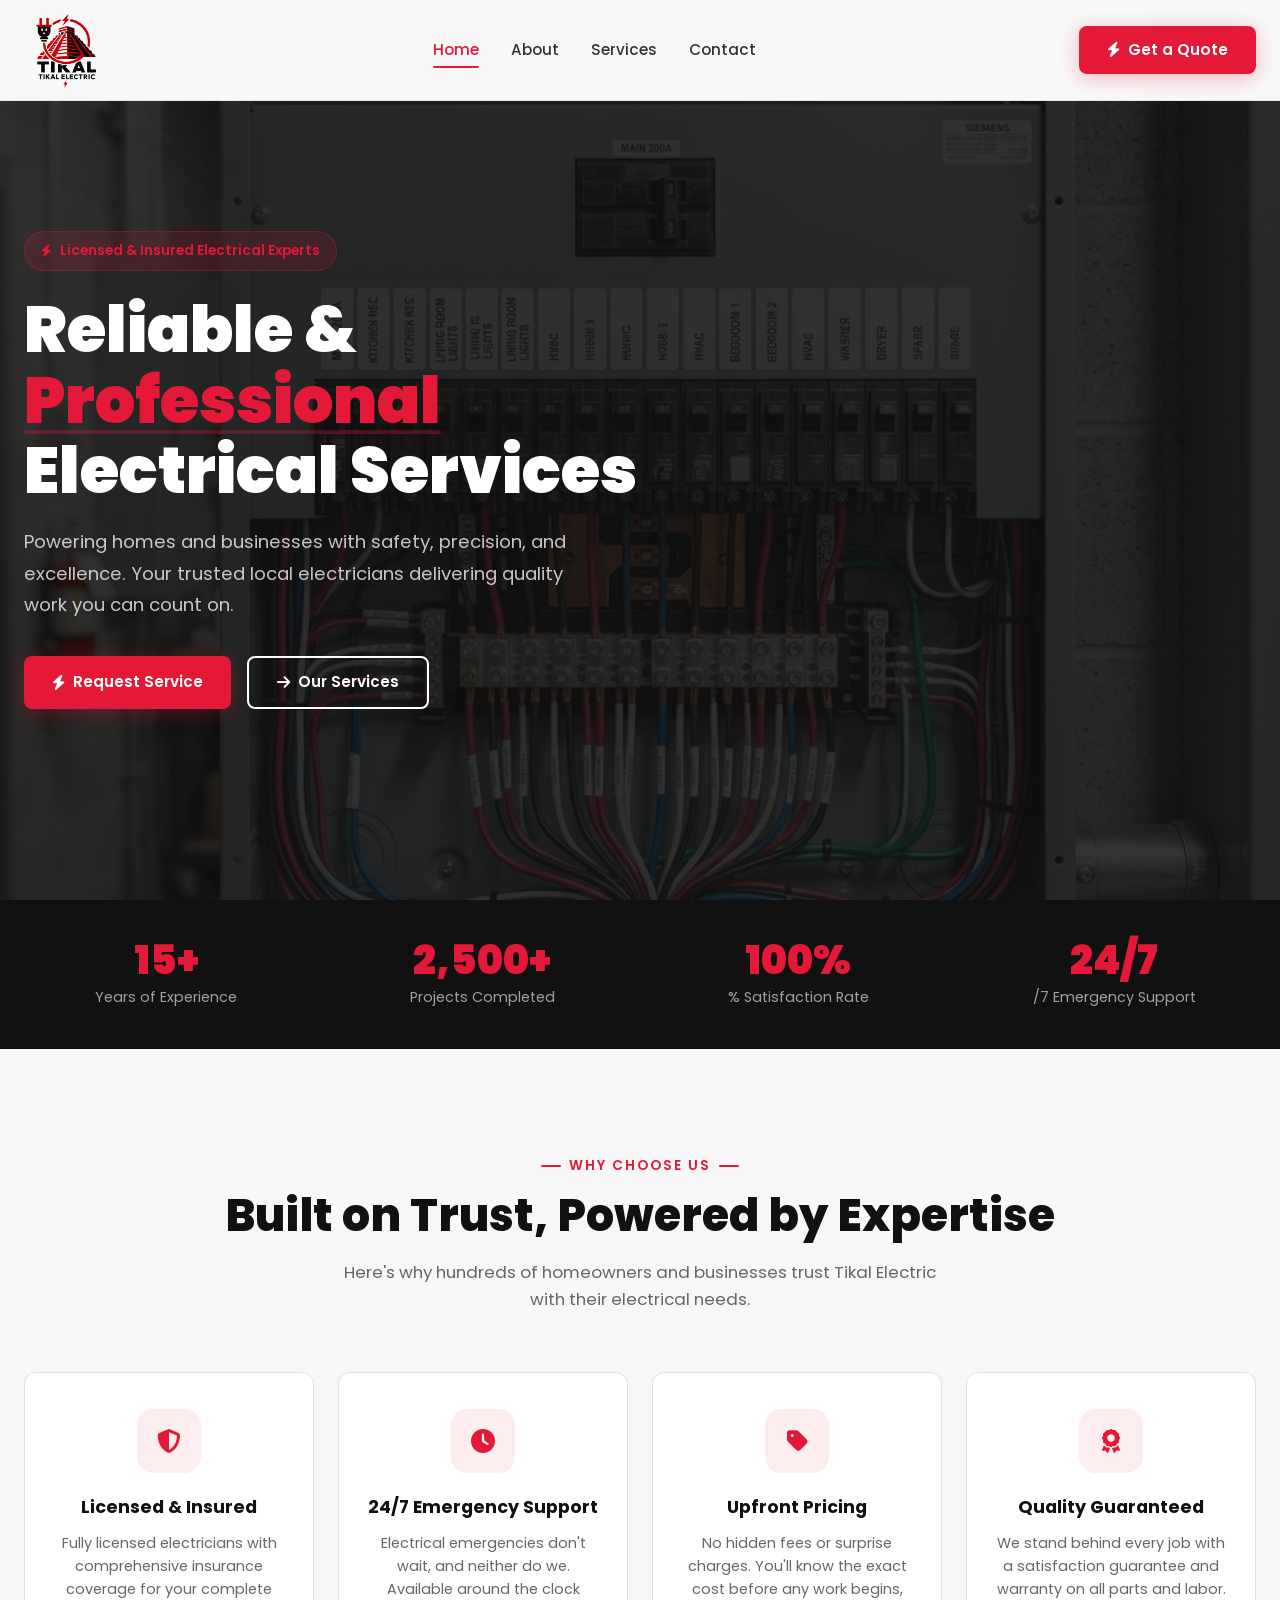
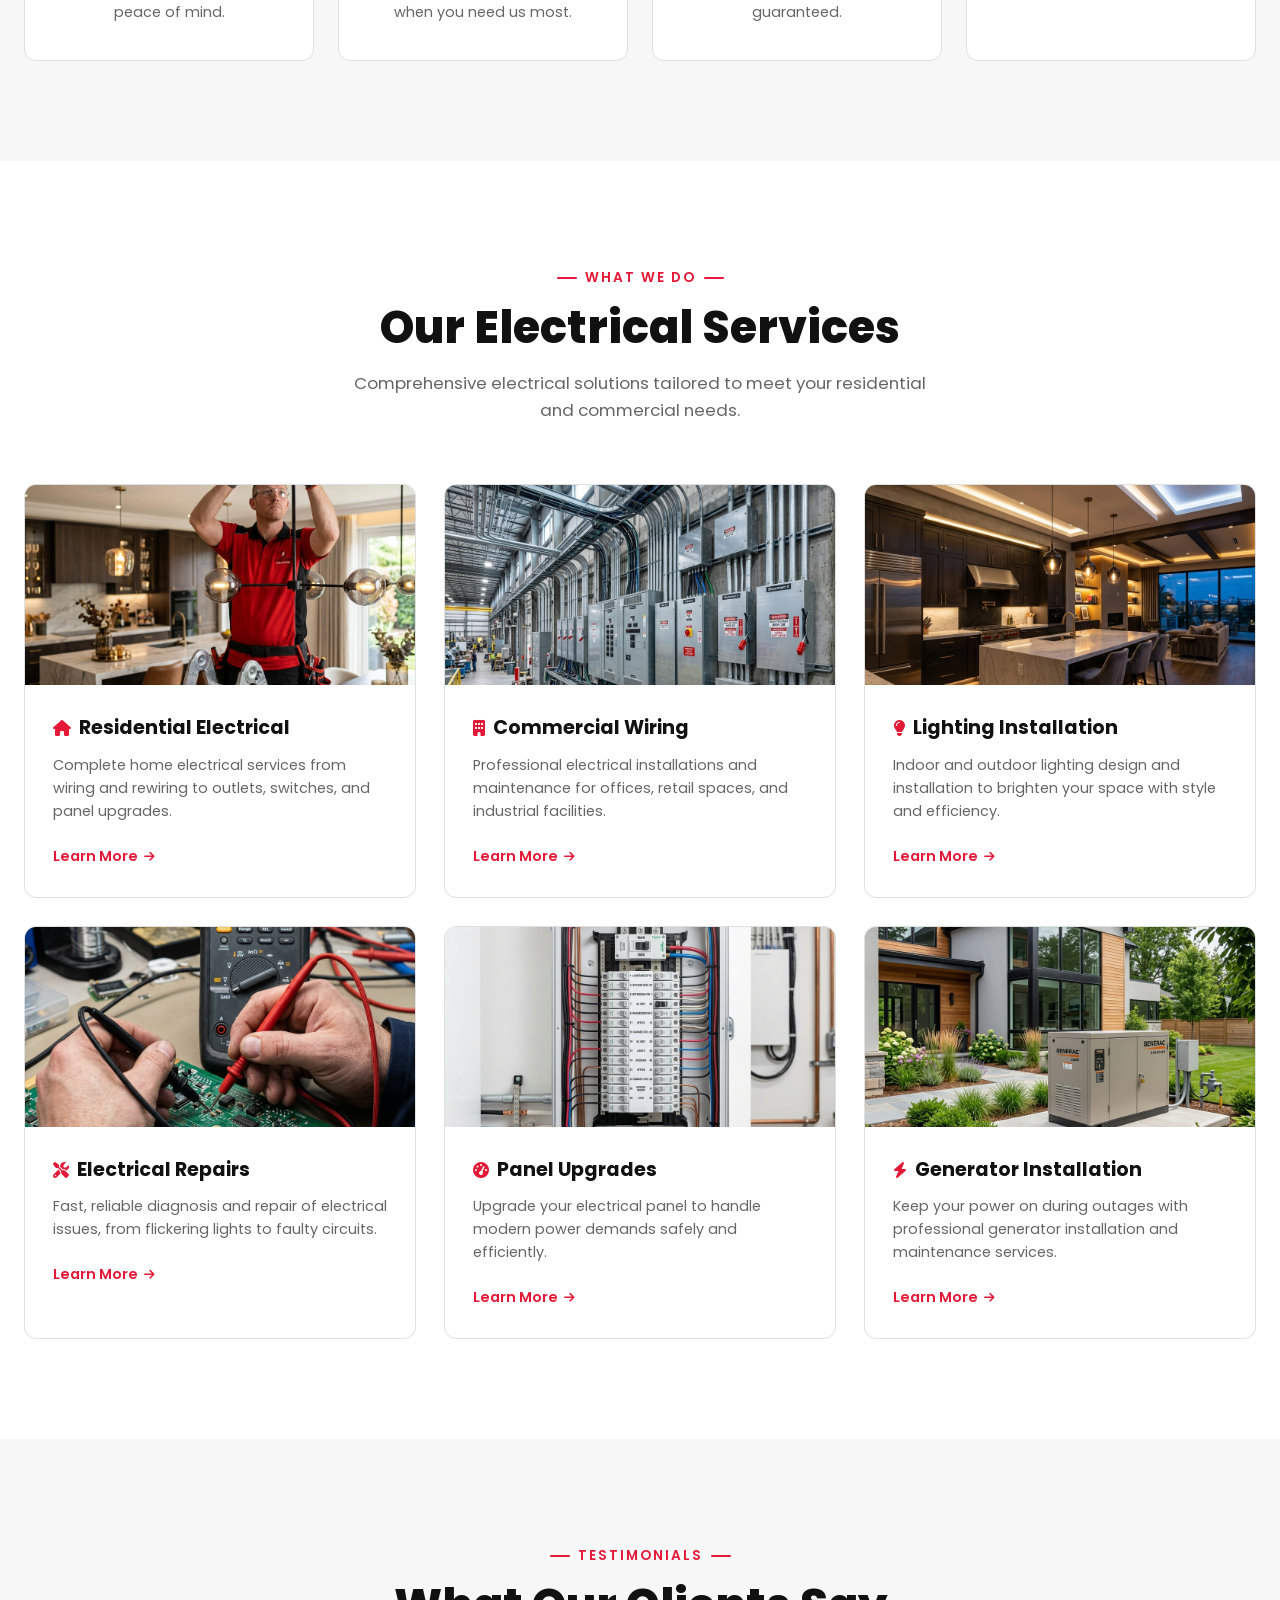
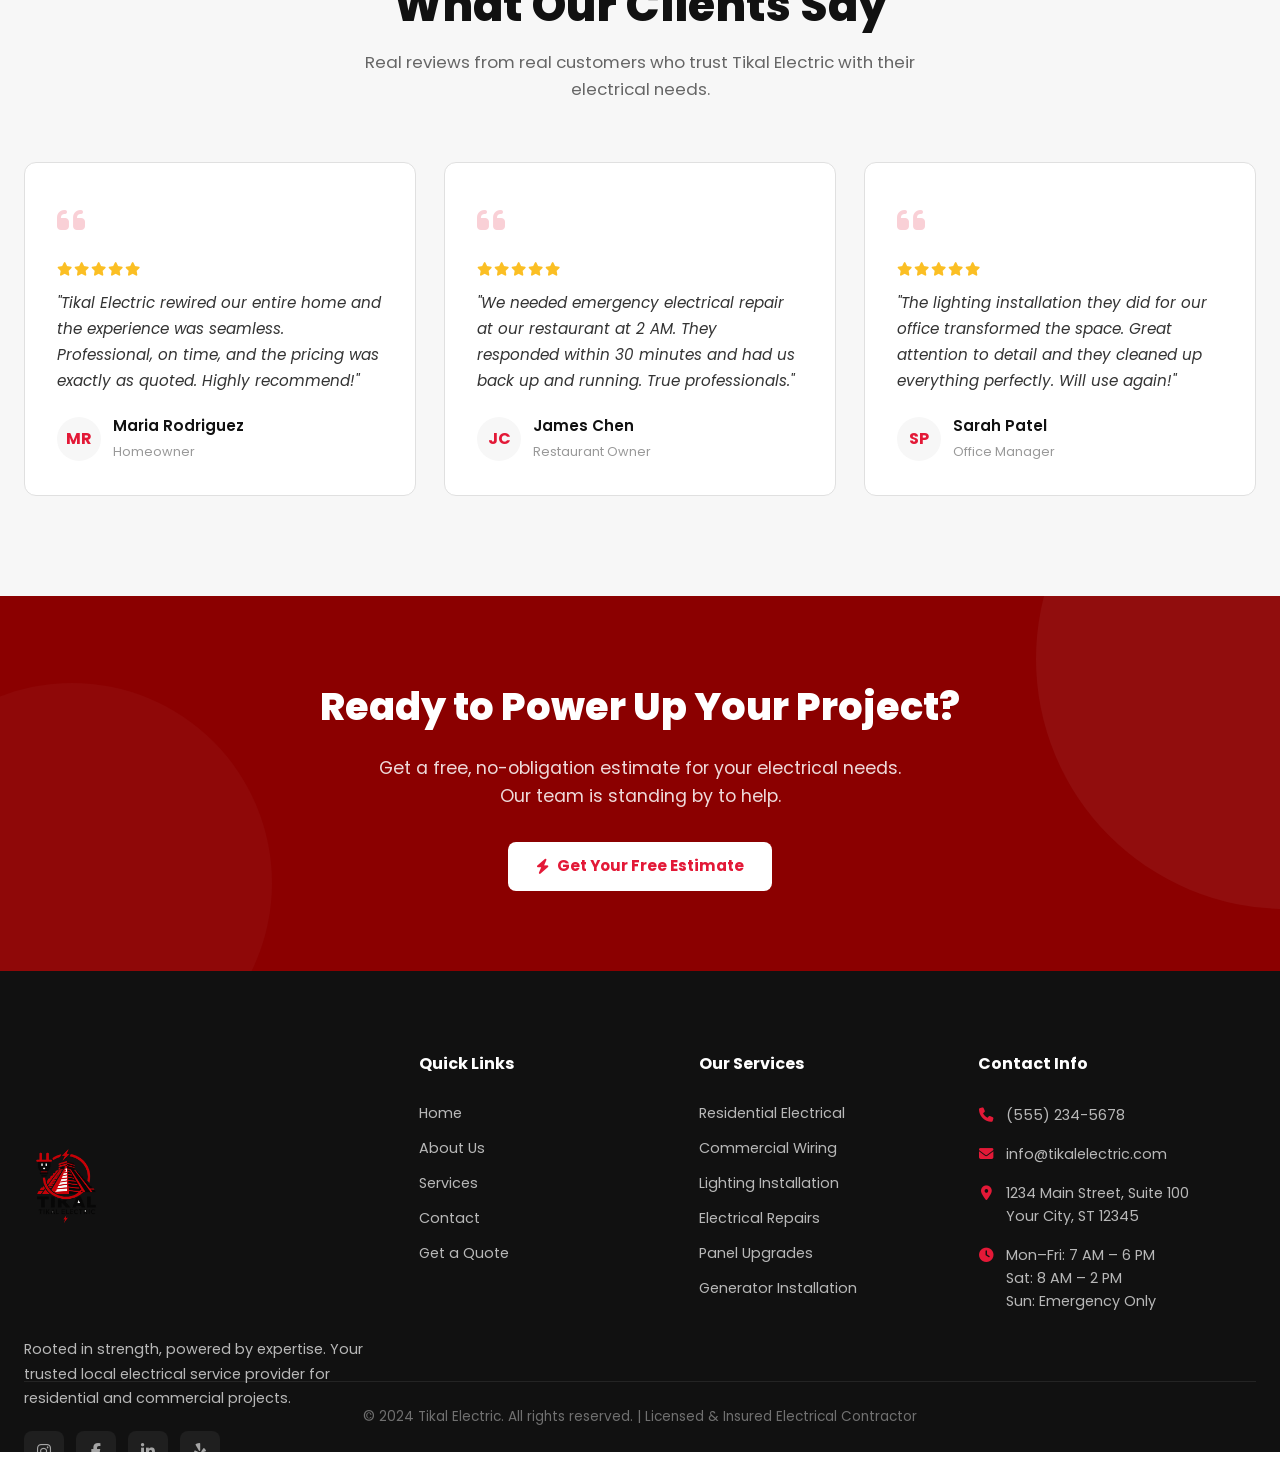
==== commit 424b5f33: "Updated website design" ====
--- a/index.html
+++ b/index.html
@@ -48,7 +48,7 @@
     <!-- Hero -->
     <section class="hero">
         <div class="hero-bg">
-            <img src="https://images.unsplash.com/photo-1621905252507-b35492cc74b4?w=1600&q=80" alt="Electrical Work">
+            <img src="hero-bg.png" alt="Electrical Work">
             <div class="hero-particles" id="heroParticles"></div>
         </div>
         <div class="hero-content">
@@ -116,66 +116,66 @@
             <div class="services-grid">
                 <a href="residential-electrical.html" class="service-card fade-up">
                     <div class="service-card-img">
-                        <img src="https://images.unsplash.com/photo-1581783898377-1c85bf937427?w=600&q=80" alt="Residential Electrical">
-                        <div class="overlay"></div>
-                    </div>
-                    <div class="service-card-body">
-                        <h3>Residential Electrical</h3>
+                        <img src="residential.png" alt="Residential Electrical">
+                        <div class="overlay"></div>
+                    </div>
+                    <div class="service-card-body">
+                        <h3><i class="fa-solid fa-house" style="color:var(--red);margin-right:8px;font-size:1rem"></i>Residential Electrical</h3>
                         <p>Complete home electrical services from wiring and rewiring to outlets, switches, and panel upgrades.</p>
                         <span class="service-link">Learn More <i class="fa-solid fa-arrow-right"></i></span>
                     </div>
                 </a>
                 <a href="commercial-wiring.html" class="service-card fade-up">
                     <div class="service-card-img">
-                        <img src="https://images.unsplash.com/photo-1497366216548-37526070297c?w=600&q=80" alt="Commercial Wiring">
-                        <div class="overlay"></div>
-                    </div>
-                    <div class="service-card-body">
-                        <h3>Commercial Wiring</h3>
+                        <img src="commercial.png" alt="Commercial Wiring">
+                        <div class="overlay"></div>
+                    </div>
+                    <div class="service-card-body">
+                        <h3><i class="fa-solid fa-building" style="color:var(--red);margin-right:8px;font-size:1rem"></i>Commercial Wiring</h3>
                         <p>Professional electrical installations and maintenance for offices, retail spaces, and industrial facilities.</p>
                         <span class="service-link">Learn More <i class="fa-solid fa-arrow-right"></i></span>
                     </div>
                 </a>
                 <a href="lighting-installation.html" class="service-card fade-up">
                     <div class="service-card-img">
-                        <img src="https://images.unsplash.com/photo-1513506003901-1e6a229e2d15?w=600&q=80" alt="Lighting Installation">
-                        <div class="overlay"></div>
-                    </div>
-                    <div class="service-card-body">
-                        <h3>Lighting Installation</h3>
+                        <img src="lighting.png" alt="Lighting Installation">
+                        <div class="overlay"></div>
+                    </div>
+                    <div class="service-card-body">
+                        <h3><i class="fa-solid fa-lightbulb" style="color:var(--red);margin-right:8px;font-size:1rem"></i>Lighting Installation</h3>
                         <p>Indoor and outdoor lighting design and installation to brighten your space with style and efficiency.</p>
                         <span class="service-link">Learn More <i class="fa-solid fa-arrow-right"></i></span>
                     </div>
                 </a>
                 <a href="electrical-repairs.html" class="service-card fade-up">
                     <div class="service-card-img">
-                        <img src="https://images.unsplash.com/photo-1606167668584-78701c57f13d?w=600&q=80" alt="Electrical Repairs">
-                        <div class="overlay"></div>
-                    </div>
-                    <div class="service-card-body">
-                        <h3>Electrical Repairs</h3>
+                        <img src="repairs.png" alt="Electrical Repairs">
+                        <div class="overlay"></div>
+                    </div>
+                    <div class="service-card-body">
+                        <h3><i class="fa-solid fa-screwdriver-wrench" style="color:var(--red);margin-right:8px;font-size:1rem"></i>Electrical Repairs</h3>
                         <p>Fast, reliable diagnosis and repair of electrical issues, from flickering lights to faulty circuits.</p>
                         <span class="service-link">Learn More <i class="fa-solid fa-arrow-right"></i></span>
                     </div>
                 </a>
                 <a href="panel-upgrades.html" class="service-card fade-up">
                     <div class="service-card-img">
-                        <img src="https://images.unsplash.com/photo-1621905252507-b35492cc74b4?w=600&q=80" alt="Panel Upgrades">
-                        <div class="overlay"></div>
-                    </div>
-                    <div class="service-card-body">
-                        <h3>Panel Upgrades</h3>
+                        <img src="panel.png" alt="Panel Upgrades">
+                        <div class="overlay"></div>
+                    </div>
+                    <div class="service-card-body">
+                        <h3><i class="fa-solid fa-gauge-high" style="color:var(--red);margin-right:8px;font-size:1rem"></i>Panel Upgrades</h3>
                         <p>Upgrade your electrical panel to handle modern power demands safely and efficiently.</p>
                         <span class="service-link">Learn More <i class="fa-solid fa-arrow-right"></i></span>
                     </div>
                 </a>
                 <a href="generator-installation.html" class="service-card fade-up">
                     <div class="service-card-img">
-                        <img src="https://images.unsplash.com/photo-1613665813446-82a78c468a1d?w=600&q=80" alt="Generator Installation">
-                        <div class="overlay"></div>
-                    </div>
-                    <div class="service-card-body">
-                        <h3>Generator Installation</h3>
+                        <img src="generator.png" alt="Generator Installation">
+                        <div class="overlay"></div>
+                    </div>
+                    <div class="service-card-body">
+                        <h3><i class="fa-solid fa-bolt" style="color:var(--red);margin-right:8px;font-size:1rem"></i>Generator Installation</h3>
                         <p>Keep your power on during outages with professional generator installation and maintenance services.</p>
                         <span class="service-link">Learn More <i class="fa-solid fa-arrow-right"></i></span>
                     </div>
--- a/style.css
+++ b/style.css
@@ -1,294 +1,1639 @@
-*,*::before,*::after{box-sizing:border-box;margin:0;padding:0}
-:root{
---red:#E31937;--red-hover:#C41530;--red-glow:rgba(227,25,55,0.4);
---black:#111111;--dark:#1a1a1a;--gray-dark:#333333;--gray:#666666;
---gray-light:#999999;--bg-light:#f7f7f7;--bg-off:#f0f0f0;
---white:#ffffff;--border:#e0e0e0;
---shadow:0 4px 20px rgba(0,0,0,0.08);
---shadow-lg:0 10px 40px rgba(0,0,0,0.12);
---shadow-red:0 4px 20px rgba(227,25,55,0.3);
---radius:8px;--radius-lg:12px;
---transition:all 0.3s cubic-bezier(0.4,0,0.2,1);
-}
-html{scroll-behavior:smooth;font-size:16px}
-body{font-family:'Poppins',sans-serif;color:var(--black);background:var(--white);overflow-x:hidden;line-height:1.6}
-a{text-decoration:none;color:inherit;transition:var(--transition)}
-img{max-width:100%;display:block}
-ul{list-style:none}
-.page{display:none;opacity:0;transform:translateY(10px);transition:opacity 0.4s ease,transform 0.4s ease}
-.page.active{display:block;opacity:1;transform:translateY(0)}
+*,
+*::before,
+*::after {
+    box-sizing: border-box;
+    margin: 0;
+    padding: 0
+}
+
+:root {
+    --red: #E31937;
+    --red-hover: #C41530;
+    --red-glow: rgba(227, 25, 55, 0.4);
+    --black: #111111;
+    --dark: #1a1a1a;
+    --gray-dark: #333333;
+    --gray: #666666;
+    --gray-light: #999999;
+    --bg-light: #f7f7f7;
+    --bg-off: #f0f0f0;
+    --white: #ffffff;
+    --border: #e0e0e0;
+    --shadow: 0 4px 20px rgba(0, 0, 0, 0.08);
+    --shadow-lg: 0 10px 40px rgba(0, 0, 0, 0.12);
+    --shadow-red: 0 4px 20px rgba(227, 25, 55, 0.3);
+    --radius: 8px;
+    --radius-lg: 12px;
+    --transition: all 0.3s cubic-bezier(0.4, 0, 0.2, 1);
+}
+
+html {
+    scroll-behavior: smooth;
+    font-size: 16px
+}
+
+body {
+    font-family: 'Poppins', sans-serif;
+    color: var(--black);
+    background: var(--white);
+    overflow-x: hidden;
+    line-height: 1.6
+}
+
+a {
+    text-decoration: none;
+    color: inherit;
+    transition: var(--transition)
+}
+
+img {
+    max-width: 100%;
+    display: block
+}
+
+ul {
+    list-style: none
+}
+
+.page {
+    display: none;
+    opacity: 0;
+    transform: translateY(10px);
+    transition: opacity 0.4s ease, transform 0.4s ease
+}
+
+.page.active {
+    display: block;
+    opacity: 1;
+    transform: translateY(0)
+}
 
 /* Header */
-.header{position:fixed;top:0;left:0;right:0;z-index:1000;background:rgba(255,255,255,0.97);backdrop-filter:blur(12px);border-bottom:1px solid rgba(0,0,0,0.06);transition:var(--transition)}
-.header.scrolled{box-shadow:0 2px 20px rgba(0,0,0,0.08)}
-.header-inner{max-width:1280px;margin:0 auto;padding:0 24px;display:flex;align-items:center;justify-content:space-between;height:100px}
-.header.scrolled .header-inner{height:80px}
-.logo{display:flex;align-items:center;height:100%;color:var(--black);flex-shrink:0}
-.logo img{height:85px;width:auto;display:block;transition:var(--transition)}
-.header.scrolled .logo img{height:65px}
-.logo-icon{display:none}
-.logo span{display:none}
-.nav{display:flex;align-items:center;gap:32px}
-.nav a{font-weight:500;font-size:0.95rem;color:var(--gray-dark);position:relative;padding:4px 0}
-.nav a::after{content:'';position:absolute;bottom:-2px;left:0;width:0;height:2px;background:var(--red);transition:var(--transition);border-radius:2px}
-.nav a:hover{color:var(--red)}
-.nav a:hover::after,.nav a.active::after{width:100%}
-.nav a.active{color:var(--red)}
-.btn{display:inline-flex;align-items:center;gap:8px;padding:12px 28px;border-radius:var(--radius);font-family:'Poppins',sans-serif;font-weight:600;font-size:0.95rem;border:none;cursor:pointer;transition:var(--transition);position:relative;overflow:hidden}
-.btn-primary{background:var(--red);color:var(--white);box-shadow:var(--shadow-red)}
-.btn-primary:hover{background:var(--red-hover);transform:translateY(-2px);box-shadow:0 6px 25px rgba(227,25,55,0.45)}
-.btn-primary::before{content:'';position:absolute;top:50%;left:50%;width:0;height:0;background:rgba(255,255,255,0.15);border-radius:50%;transform:translate(-50%,-50%);transition:width 0.6s,height 0.6s}
-.btn-primary:hover::before{width:300px;height:300px}
-.btn-secondary{background:transparent;color:var(--white);border:2px solid var(--white)}
-.btn-secondary:hover{background:var(--white);color:var(--red);transform:translateY(-2px)}
-.btn-outline{background:transparent;color:var(--red);border:2px solid var(--red)}
-.btn-outline:hover{background:var(--red);color:var(--white);transform:translateY(-2px);box-shadow:var(--shadow-red)}
-.btn-dark{background:var(--black);color:var(--white)}
-.btn-dark:hover{background:var(--dark);transform:translateY(-2px);box-shadow:var(--shadow-lg)}
-.hamburger{display:none;flex-direction:column;gap:5px;cursor:pointer;padding:8px;z-index:1001}
-.hamburger span{width:26px;height:2.5px;background:var(--black);border-radius:2px;transition:var(--transition)}
-.hamburger.active span:nth-child(1){transform:rotate(45deg) translate(5px,5px)}
-.hamburger.active span:nth-child(2){opacity:0}
-.hamburger.active span:nth-child(3){transform:rotate(-45deg) translate(5px,-5px)}
-.mobile-menu{display:none;position:fixed;top:0;left:0;right:0;bottom:0;background:var(--white);z-index:999;flex-direction:column;align-items:center;justify-content:center;gap:28px;opacity:0;pointer-events:none;transition:opacity 0.3s ease}
-.mobile-menu.open{opacity:1;pointer-events:all}
-.mobile-menu a{font-size:1.5rem;font-weight:600;color:var(--black);transition:var(--transition)}
-.mobile-menu a:hover{color:var(--red)}
+.header {
+    position: fixed;
+    top: 0;
+    left: 0;
+    right: 0;
+    z-index: 1000;
+    background: rgba(255, 255, 255, 0.97);
+    backdrop-filter: blur(12px);
+    border-bottom: 1px solid rgba(0, 0, 0, 0.06);
+    transition: var(--transition)
+}
+
+.header.scrolled {
+    box-shadow: 0 2px 20px rgba(0, 0, 0, 0.08)
+}
+
+.header-inner {
+    max-width: 1280px;
+    margin: 0 auto;
+    padding: 0 24px;
+    display: flex;
+    align-items: center;
+    justify-content: space-between;
+    height: 100px
+}
+
+.header.scrolled .header-inner {
+    height: 80px
+}
+
+.logo {
+    display: flex;
+    align-items: center;
+    height: 100%;
+    color: var(--black);
+    flex-shrink: 0
+}
+
+.logo img {
+    height: 85px;
+    width: auto;
+    display: block;
+    transition: var(--transition)
+}
+
+.header.scrolled .logo img {
+    height: 65px
+}
+
+.logo-icon {
+    display: none
+}
+
+.logo span {
+    display: none
+}
+
+.nav {
+    display: flex;
+    align-items: center;
+    gap: 32px
+}
+
+.nav a {
+    font-weight: 500;
+    font-size: 0.95rem;
+    color: var(--gray-dark);
+    position: relative;
+    padding: 4px 0
+}
+
+.nav a::after {
+    content: '';
+    position: absolute;
+    bottom: -2px;
+    left: 0;
+    width: 0;
+    height: 2px;
+    background: var(--red);
+    transition: var(--transition);
+    border-radius: 2px
+}
+
+.nav a:hover {
+    color: var(--red)
+}
+
+.nav a:hover::after,
+.nav a.active::after {
+    width: 100%
+}
+
+.nav a.active {
+    color: var(--red)
+}
+
+.btn {
+    display: inline-flex;
+    align-items: center;
+    gap: 8px;
+    padding: 12px 28px;
+    border-radius: var(--radius);
+    font-family: 'Poppins', sans-serif;
+    font-weight: 600;
+    font-size: 0.95rem;
+    border: none;
+    cursor: pointer;
+    transition: var(--transition);
+    position: relative;
+    overflow: hidden
+}
+
+.btn-primary {
+    background: var(--red);
+    color: var(--white);
+    box-shadow: var(--shadow-red)
+}
+
+.btn-primary:hover {
+    background: var(--red-hover);
+    transform: translateY(-2px);
+    box-shadow: 0 6px 25px rgba(227, 25, 55, 0.45)
+}
+
+.btn-primary::before {
+    content: '';
+    position: absolute;
+    top: 50%;
+    left: 50%;
+    width: 0;
+    height: 0;
+    background: rgba(255, 255, 255, 0.15);
+    border-radius: 50%;
+    transform: translate(-50%, -50%);
+    transition: width 0.6s, height 0.6s
+}
+
+.btn-primary:hover::before {
+    width: 300px;
+    height: 300px
+}
+
+.btn-secondary {
+    background: transparent;
+    color: var(--white);
+    border: 2px solid var(--white)
+}
+
+.btn-secondary:hover {
+    background: var(--white);
+    color: var(--red);
+    transform: translateY(-2px)
+}
+
+.btn-outline {
+    background: transparent;
+    color: var(--red);
+    border: 2px solid var(--red)
+}
+
+.btn-outline:hover {
+    background: var(--red);
+    color: var(--white);
+    transform: translateY(-2px);
+    box-shadow: var(--shadow-red)
+}
+
+.btn-dark {
+    background: var(--black);
+    color: var(--white)
+}
+
+.btn-dark:hover {
+    background: var(--dark);
+    transform: translateY(-2px);
+    box-shadow: var(--shadow-lg)
+}
+
+.hamburger {
+    display: none;
+    flex-direction: column;
+    gap: 5px;
+    cursor: pointer;
+    padding: 8px;
+    z-index: 1001
+}
+
+.hamburger span {
+    width: 26px;
+    height: 2.5px;
+    background: var(--black);
+    border-radius: 2px;
+    transition: var(--transition)
+}
+
+.hamburger.active span:nth-child(1) {
+    transform: rotate(45deg) translate(5px, 5px)
+}
+
+.hamburger.active span:nth-child(2) {
+    opacity: 0
+}
+
+.hamburger.active span:nth-child(3) {
+    transform: rotate(-45deg) translate(5px, -5px)
+}
+
+.mobile-menu {
+    display: none;
+    position: fixed;
+    top: 0;
+    left: 0;
+    right: 0;
+    bottom: 0;
+    background: var(--white);
+    z-index: 999;
+    flex-direction: column;
+    align-items: center;
+    justify-content: center;
+    gap: 28px;
+    opacity: 0;
+    pointer-events: none;
+    transition: opacity 0.3s ease
+}
+
+.mobile-menu.open {
+    opacity: 1;
+    pointer-events: all
+}
+
+.mobile-menu a {
+    font-size: 1.5rem;
+    font-weight: 600;
+    color: var(--black);
+    transition: var(--transition)
+}
+
+.mobile-menu a:hover {
+    color: var(--red)
+}
 
 /* Hero */
-.hero{position:relative;min-height:100vh;display:flex;align-items:center;padding:120px 24px 80px;overflow:hidden}
-.hero-bg{position:absolute;inset:0;z-index:0}
-.hero-bg img{width:100%;height:100%;object-fit:cover}
-.hero-bg::after{content:'';position:absolute;inset:0;background:linear-gradient(135deg,rgba(17,17,17,0.92) 0%,rgba(227,25,55,0.3) 100%)}
-.hero-particles{position:absolute;inset:0;z-index:1;overflow:hidden}
-.particle{position:absolute;width:3px;height:3px;background:var(--red);border-radius:50%;opacity:0;animation:float-particle 4s infinite}
-@keyframes float-particle{0%{opacity:0;transform:translateY(100vh)}20%{opacity:0.8}80%{opacity:0.6}100%{opacity:0;transform:translateY(-10vh)}}
-.hero-content{position:relative;z-index:2;max-width:1280px;margin:0 auto;width:100%}
-.hero h1{font-size:clamp(2.5rem,5vw,4rem);font-weight:900;color:var(--white);line-height:1.1;margin-bottom:20px;max-width:700px}
-.hero h1 .highlight{color:var(--red);position:relative;display:inline-block}
-.hero h1 .highlight::after{content:'';position:absolute;bottom:2px;left:0;right:0;height:4px;background:var(--red);opacity:0.3;border-radius:2px}
-.hero p{font-size:1.15rem;color:rgba(255,255,255,0.75);max-width:550px;margin-bottom:36px;line-height:1.7}
-.hero-btns{display:flex;gap:16px;flex-wrap:wrap}
-.hero-badge{display:inline-flex;align-items:center;gap:8px;background:rgba(227,25,55,0.15);border:1px solid rgba(227,25,55,0.3);color:var(--red);padding:8px 16px;border-radius:50px;font-size:0.85rem;font-weight:600;margin-bottom:24px;backdrop-filter:blur(4px)}
-.hero-badge i{font-size:0.75rem}
-.hero-page{min-height:auto;padding:140px 24px 80px}
+.hero {
+    position: relative;
+    min-height: 100vh;
+    display: flex;
+    align-items: center;
+    padding: 120px 24px 80px;
+    overflow: hidden;
+}
+
+.hero-bg {
+    position: absolute;
+    inset: 0;
+    z-index: 0
+}
+
+.hero-bg img {
+    width: 100%;
+    height: 100%;
+    object-fit: cover
+}
+
+.hero-bg::after {
+    content: '';
+    position: absolute;
+    inset: 0;
+    background: #111111;
+    opacity: 0.85;
+}
+
+.hero-particles {
+    position: absolute;
+    inset: 0;
+    z-index: 1;
+    overflow: hidden
+}
+
+.particle {
+    position: absolute;
+    width: 3px;
+    height: 3px;
+    background: var(--red);
+    border-radius: 50%;
+    opacity: 0;
+    animation: float-particle 4s infinite
+}
+
+@keyframes float-particle {
+    0% {
+        opacity: 0;
+        transform: translateY(100vh)
+    }
+
+    20% {
+        opacity: 0.8
+    }
+
+    80% {
+        opacity: 0.6
+    }
+
+    100% {
+        opacity: 0;
+        transform: translateY(-10vh)
+    }
+}
+
+.hero-content {
+    position: relative;
+    z-index: 2;
+    max-width: 1280px;
+    margin: 0 auto;
+    width: 100%
+}
+
+.hero h1 {
+    font-size: clamp(2.5rem, 5vw, 4rem);
+    font-weight: 900;
+    color: var(--white);
+    line-height: 1.1;
+    margin-bottom: 20px;
+    max-width: 700px
+}
+
+.hero h1 .highlight {
+    color: var(--red);
+    position: relative;
+    display: inline-block
+}
+
+.hero h1 .highlight::after {
+    content: '';
+    position: absolute;
+    bottom: 2px;
+    left: 0;
+    right: 0;
+    height: 4px;
+    background: var(--red);
+    opacity: 0.3;
+    border-radius: 2px
+}
+
+.hero p {
+    font-size: 1.15rem;
+    color: rgba(255, 255, 255, 0.75);
+    max-width: 550px;
+    margin-bottom: 36px;
+    line-height: 1.7
+}
+
+.hero-btns {
+    display: flex;
+    gap: 16px;
+    flex-wrap: wrap
+}
+
+.hero-badge {
+    display: inline-flex;
+    align-items: center;
+    gap: 8px;
+    background: rgba(227, 25, 55, 0.15);
+    border: 1px solid rgba(227, 25, 55, 0.3);
+    color: var(--red);
+    padding: 8px 16px;
+    border-radius: 50px;
+    font-size: 0.85rem;
+    font-weight: 600;
+    margin-bottom: 24px;
+    backdrop-filter: blur(4px)
+}
+
+.hero-badge i {
+    font-size: 0.75rem
+}
+
+.hero-page {
+    min-height: auto;
+    padding: 140px 24px 80px
+}
 
 /* Stats Bar */
-.stats-bar{background:var(--black);padding:40px 24px;position:relative;z-index:2}
-.stats-inner{max-width:1280px;margin:0 auto;display:grid;grid-template-columns:repeat(4,1fr);gap:32px;text-align:center}
-.stat-item .stat-number{font-size:2.5rem;font-weight:900;color:var(--red);line-height:1}
-.stat-item .stat-label{font-size:0.9rem;color:rgba(255,255,255,0.6);margin-top:6px;font-weight:400}
+.stats-bar {
+    background: var(--black);
+    padding: 40px 24px;
+    position: relative;
+    z-index: 2
+}
+
+.stats-inner {
+    max-width: 1280px;
+    margin: 0 auto;
+    display: grid;
+    grid-template-columns: repeat(4, 1fr);
+    gap: 32px;
+    text-align: center
+}
+
+.stat-item .stat-number {
+    font-size: 2.5rem;
+    font-weight: 900;
+    color: var(--red);
+    line-height: 1
+}
+
+.stat-item .stat-label {
+    font-size: 0.9rem;
+    color: rgba(255, 255, 255, 0.6);
+    margin-top: 6px;
+    font-weight: 400
+}
 
 /* Section */
-.section{padding:100px 24px}
-.section-light{background:var(--bg-light)}
-.section-dark{background:var(--black);color:var(--white)}
-.container{max-width:1280px;margin:0 auto}
-.section-header{text-align:center;margin-bottom:60px}
-.section-header .overline{display:inline-flex;align-items:center;gap:8px;color:var(--red);font-weight:600;font-size:0.85rem;text-transform:uppercase;letter-spacing:2px;margin-bottom:12px}
-.section-header .overline::before,.section-header .overline::after{content:'';width:20px;height:2px;background:var(--red);border-radius:2px}
-.section-header h2{font-size:clamp(2rem,3.5vw,2.8rem);font-weight:800;line-height:1.2;margin-bottom:16px}
-.section-header p{color:var(--gray);max-width:600px;margin:0 auto;font-size:1.05rem}
-.section-dark .section-header p{color:rgba(255,255,255,0.6)}
+.section {
+    padding: 100px 24px
+}
+
+.section-light {
+    background: var(--bg-light)
+}
+
+.section-dark {
+    background: var(--black);
+    color: var(--white)
+}
+
+.container {
+    max-width: 1280px;
+    margin: 0 auto
+}
+
+.section-header {
+    text-align: center;
+    margin-bottom: 60px
+}
+
+.section-header .overline {
+    display: inline-flex;
+    align-items: center;
+    gap: 8px;
+    color: var(--red);
+    font-weight: 600;
+    font-size: 0.85rem;
+    text-transform: uppercase;
+    letter-spacing: 2px;
+    margin-bottom: 12px
+}
+
+.section-header .overline::before,
+.section-header .overline::after {
+    content: '';
+    width: 20px;
+    height: 2px;
+    background: var(--red);
+    border-radius: 2px
+}
+
+.section-header h2 {
+    font-size: clamp(2rem, 3.5vw, 2.8rem);
+    font-weight: 800;
+    line-height: 1.2;
+    margin-bottom: 16px
+}
+
+.section-header p {
+    color: var(--gray);
+    max-width: 600px;
+    margin: 0 auto;
+    font-size: 1.05rem
+}
+
+.section-dark .section-header p {
+    color: rgba(255, 255, 255, 0.6)
+}
 
 /* Trust Cards */
-.trust-grid{display:grid;grid-template-columns:repeat(4,1fr);gap:24px}
-.trust-card{background:var(--white);border-radius:var(--radius-lg);padding:36px 28px;text-align:center;border:1px solid var(--border);transition:var(--transition);position:relative;overflow:hidden}
-.trust-card::before{content:'';position:absolute;top:0;left:0;right:0;height:3px;background:var(--red);transform:scaleX(0);transition:var(--transition)}
-.trust-card:hover{transform:translateY(-6px);box-shadow:var(--shadow-lg);border-color:transparent}
-.trust-card:hover::before{transform:scaleX(1)}
-.trust-icon{width:64px;height:64px;background:rgba(227,25,55,0.08);border-radius:16px;display:flex;align-items:center;justify-content:center;margin:0 auto 20px;font-size:1.5rem;color:var(--red);transition:var(--transition)}
-.trust-card:hover .trust-icon{background:var(--red);color:var(--white);box-shadow:var(--shadow-red)}
-.trust-card h3{font-size:1.1rem;font-weight:700;margin-bottom:10px}
-.trust-card p{font-size:0.9rem;color:var(--gray);line-height:1.6}
+.trust-grid {
+    display: grid;
+    grid-template-columns: repeat(4, 1fr);
+    gap: 24px
+}
+
+.trust-card {
+    background: var(--white);
+    border-radius: var(--radius-lg);
+    padding: 36px 28px;
+    text-align: center;
+    border: 1px solid var(--border);
+    transition: var(--transition);
+    position: relative;
+    overflow: hidden
+}
+
+.trust-card::before {
+    content: '';
+    position: absolute;
+    top: 0;
+    left: 0;
+    right: 0;
+    height: 3px;
+    background: var(--red);
+    transform: scaleX(0);
+    transition: var(--transition)
+}
+
+.trust-card:hover {
+    transform: translateY(-6px);
+    box-shadow: var(--shadow-lg);
+    border-color: transparent
+}
+
+.trust-card:hover::before {
+    transform: scaleX(1)
+}
+
+.trust-icon {
+    width: 64px;
+    height: 64px;
+    background: rgba(227, 25, 55, 0.08);
+    border-radius: 16px;
+    display: flex;
+    align-items: center;
+    justify-content: center;
+    margin: 0 auto 20px;
+    font-size: 1.5rem;
+    color: var(--red);
+    transition: var(--transition)
+}
+
+.trust-card:hover .trust-icon {
+    background: var(--red);
+    color: var(--white);
+    box-shadow: var(--shadow-red)
+}
+
+.trust-card h3 {
+    font-size: 1.1rem;
+    font-weight: 700;
+    margin-bottom: 10px
+}
+
+.trust-card p {
+    font-size: 0.9rem;
+    color: var(--gray);
+    line-height: 1.6
+}
 
 /* Services Grid */
-.services-grid{display:grid;grid-template-columns:repeat(3,1fr);gap:28px}
-.service-card{background:var(--white);border-radius:var(--radius-lg);overflow:hidden;border:1px solid var(--border);transition:var(--transition);cursor:pointer;position:relative}
-.service-card:hover{transform:translateY(-8px);box-shadow:var(--shadow-lg);border-color:transparent}
-.service-card-img{height:200px;overflow:hidden;position:relative}
-.service-card-img img{width:100%;height:100%;object-fit:cover;transition:transform 0.6s ease}
-.service-card:hover .service-card-img img{transform:scale(1.08)}
-.service-card-img .overlay{position:absolute;inset:0;background:linear-gradient(to top,rgba(228, 7, 40, 0.7),transparent);opacity:0;transition:var(--transition)}
-.service-card:hover .service-card-img .overlay{opacity:1}
-.service-card-body{padding:28px}
-.service-card-body h3{font-size:1.2rem;font-weight:700;margin-bottom:10px;transition:var(--transition)}
-.service-card:hover .service-card-body h3{color:var(--red)}
-.service-card-body p{font-size:0.9rem;color:var(--gray);line-height:1.6;margin-bottom:20px}
-.service-link{display:inline-flex;align-items:center;gap:6px;color:var(--red);font-weight:600;font-size:0.9rem;transition:var(--transition)}
-.service-link:hover{gap:10px}
-.service-link i{font-size:0.75rem;transition:var(--transition)}
+.services-grid {
+    display: grid;
+    grid-template-columns: repeat(3, 1fr);
+    gap: 28px
+}
+
+.service-card {
+    background: var(--white);
+    border-radius: var(--radius-lg);
+    overflow: hidden;
+    border: 1px solid var(--border);
+    transition: var(--transition);
+    cursor: pointer;
+    position: relative
+}
+
+.service-card:hover {
+    transform: translateY(-8px);
+    box-shadow: var(--shadow-lg);
+    border-color: transparent
+}
+
+.service-card-img {
+    height: 200px;
+    overflow: hidden;
+    position: relative
+}
+
+.service-card-img img {
+    width: 100%;
+    height: 100%;
+    object-fit: cover;
+    transition: transform 0.6s ease
+}
+
+.service-card:hover .service-card-img img {
+    transform: scale(1.08)
+}
+
+.service-card-img .overlay {
+    position: absolute;
+    inset: 0;
+    background: var(--red);
+    opacity: 0;
+    transition: var(--transition)
+}
+
+.service-card:hover .service-card-img .overlay {
+    opacity: 0;
+}
+/* Removed red hover overlay */
+
+.service-card-body {
+    padding: 28px
+}
+
+.service-card-body h3 {
+    font-size: 1.2rem;
+    font-weight: 700;
+    margin-bottom: 10px;
+    transition: var(--transition)
+}
+
+.service-card:hover .service-card-body h3 {
+    color: var(--red)
+}
+
+.service-card-body p {
+    font-size: 0.9rem;
+    color: var(--gray);
+    line-height: 1.6;
+    margin-bottom: 20px
+}
+
+.service-link {
+    display: inline-flex;
+    align-items: center;
+    gap: 6px;
+    color: var(--red);
+    font-weight: 600;
+    font-size: 0.9rem;
+    transition: var(--transition)
+}
+
+.service-link:hover {
+    gap: 10px
+}
+
+.service-link i {
+    font-size: 0.75rem;
+    transition: var(--transition)
+}
 
 /* Service Icon Cards (for services page) */
-.service-icon-card{background:var(--white);border-radius:var(--radius-lg);padding:40px 30px;text-align:center;border:1px solid var(--border);transition:var(--transition);cursor:pointer}
-.service-icon-card:hover{transform:translateY(-6px);box-shadow:var(--shadow-lg);border-color:transparent}
-.service-icon-card .s-icon{width:80px;height:80px;background:linear-gradient(135deg,var(--red),#ff4d6a);border-radius:20px;display:flex;align-items:center;justify-content:center;margin:0 auto 24px;font-size:2rem;color:var(--white);box-shadow:var(--shadow-red);transition:var(--transition)}
-.service-icon-card:hover .s-icon{transform:scale(1.1) rotate(-3deg)}
-.service-icon-card h3{font-size:1.15rem;font-weight:700;margin-bottom:12px}
-.service-icon-card p{font-size:0.9rem;color:var(--gray);line-height:1.6;margin-bottom:20px}
-.service-icon-card .learn-more{color:var(--red);font-weight:600;font-size:0.9rem;display:inline-flex;align-items:center;gap:6px;transition:var(--transition)}
-.service-icon-card:hover .learn-more{gap:10px}
+.service-icon-card {
+    background: var(--white);
+    border-radius: var(--radius-lg);
+    padding: 40px 30px;
+    text-align: center;
+    border: 1px solid var(--border);
+    transition: var(--transition);
+    cursor: pointer
+}
+
+.service-icon-card:hover {
+    transform: translateY(-6px);
+    box-shadow: var(--shadow-lg);
+    border-color: transparent
+}
+
+.service-icon-card .s-icon {
+    width: 80px;
+    height: 80px;
+    background: linear-gradient(135deg, var(--red), #ff4d6a);
+    border-radius: 20px;
+    display: flex;
+    align-items: center;
+    justify-content: center;
+    margin: 0 auto 24px;
+    font-size: 2rem;
+    color: var(--white);
+    box-shadow: var(--shadow-red);
+    transition: var(--transition)
+}
+
+.service-icon-card:hover .s-icon {
+    transform: scale(1.1) rotate(-3deg)
+}
+
+.service-icon-card h3 {
+    font-size: 1.15rem;
+    font-weight: 700;
+    margin-bottom: 12px
+}
+
+.service-icon-card p {
+    font-size: 0.9rem;
+    color: var(--gray);
+    line-height: 1.6;
+    margin-bottom: 20px
+}
+
+.service-icon-card .learn-more {
+    color: var(--red);
+    font-weight: 600;
+    font-size: 0.9rem;
+    display: inline-flex;
+    align-items: center;
+    gap: 6px;
+    transition: var(--transition)
+}
+
+.service-icon-card:hover .learn-more {
+    gap: 10px
+}
 
 /* Testimonials */
-.testimonials-grid{display:grid;grid-template-columns:repeat(3,1fr);gap:28px}
-.testimonial-card{background:var(--white);border-radius:var(--radius-lg);padding:32px;border:1px solid var(--border);transition:var(--transition);position:relative}
-.testimonial-card:hover{box-shadow:var(--shadow-lg);border-color:transparent}
-.testimonial-card .quote-icon{font-size:2rem;color:var(--red);opacity:0.2;margin-bottom:16px}
-.testimonial-card .stars{color:#fbbf24;font-size:0.85rem;margin-bottom:14px;display:flex;gap:2px}
-.testimonial-card p{font-size:0.95rem;color:var(--gray-dark);line-height:1.7;margin-bottom:20px;font-style:italic}
-.testimonial-author{display:flex;align-items:center;gap:12px}
-.testimonial-avatar{width:44px;height:44px;border-radius:50%;background:var(--bg-light);display:flex;align-items:center;justify-content:center;font-weight:700;color:var(--red);font-size:1rem}
-.testimonial-author-info h4{font-size:0.95rem;font-weight:600}
-.testimonial-author-info span{font-size:0.8rem;color:var(--gray-light)}
+.testimonials-grid {
+    display: grid;
+    grid-template-columns: repeat(3, 1fr);
+    gap: 28px
+}
+
+.testimonial-card {
+    background: var(--white);
+    border-radius: var(--radius-lg);
+    padding: 32px;
+    border: 1px solid var(--border);
+    transition: var(--transition);
+    position: relative
+}
+
+.testimonial-card:hover {
+    box-shadow: var(--shadow-lg);
+    border-color: transparent
+}
+
+.testimonial-card .quote-icon {
+    font-size: 2rem;
+    color: var(--red);
+    opacity: 0.2;
+    margin-bottom: 16px
+}
+
+.testimonial-card .stars {
+    color: #fbbf24;
+    font-size: 0.85rem;
+    margin-bottom: 14px;
+    display: flex;
+    gap: 2px
+}
+
+.testimonial-card p {
+    font-size: 0.95rem;
+    color: var(--gray-dark);
+    line-height: 1.7;
+    margin-bottom: 20px;
+    font-style: italic
+}
+
+.testimonial-author {
+    display: flex;
+    align-items: center;
+    gap: 12px
+}
+
+.testimonial-avatar {
+    width: 44px;
+    height: 44px;
+    border-radius: 50%;
+    background: var(--bg-light);
+    display: flex;
+    align-items: center;
+    justify-content: center;
+    font-weight: 700;
+    color: var(--red);
+    font-size: 1rem
+}
+
+.testimonial-author-info h4 {
+    font-size: 0.95rem;
+    font-weight: 600
+}
+
+.testimonial-author-info span {
+    font-size: 0.8rem;
+    color: var(--gray-light)
+}
 
 /* CTA Section */
-.cta-section{background:linear-gradient(135deg,var(--red) 0%,var(--black) 100%);padding:80px 24px;text-align:center;position:relative;overflow:hidden}
-.cta-section::before{content:'';position:absolute;top:-50%;right:-20%;width:500px;height:500px;background:rgba(255,255,255,0.05);border-radius:50%}
-.cta-section::after{content:'';position:absolute;bottom:-30%;left:-10%;width:400px;height:400px;background:rgba(255,255,255,0.03);border-radius:50%}
-.cta-section h2{font-size:clamp(1.8rem,3vw,2.5rem);font-weight:800;color:var(--white);margin-bottom:16px;position:relative;z-index:1}
-.cta-section p{font-size:1.1rem;color:rgba(255,255,255,0.85);max-width:550px;margin:0 auto 32px;position:relative;z-index:1}
-.cta-section .btn{position:relative;z-index:1}
-.btn-white{background:var(--white);color:var(--red);font-weight:700}
-.btn-white:hover{transform:translateY(-2px);box-shadow:0 8px 30px rgba(0,0,0,0.2)}
+.cta-section {
+    background: #8b0000;
+    padding: 80px 24px;
+    text-align: center;
+    position: relative;
+    overflow: hidden
+}
+
+.cta-section::before {
+    content: '';
+    position: absolute;
+    top: -50%;
+    right: -20%;
+    width: 500px;
+    height: 500px;
+    background: rgba(255, 255, 255, 0.05);
+    border-radius: 50%
+}
+
+.cta-section::after {
+    content: '';
+    position: absolute;
+    bottom: -30%;
+    left: -10%;
+    width: 400px;
+    height: 400px;
+    background: rgba(255, 255, 255, 0.03);
+    border-radius: 50%
+}
+
+.cta-section h2 {
+    font-size: clamp(1.8rem, 3vw, 2.5rem);
+    font-weight: 800;
+    color: var(--white);
+    margin-bottom: 16px;
+    position: relative;
+    z-index: 1
+}
+
+.cta-section p {
+    font-size: 1.1rem;
+    color: rgba(255, 255, 255, 0.85);
+    max-width: 550px;
+    margin: 0 auto 32px;
+    position: relative;
+    z-index: 1
+}
+
+.cta-section .btn {
+    position: relative;
+    z-index: 1
+}
+
+.btn-white {
+    background: var(--white);
+    color: var(--red);
+    font-weight: 700
+}
+
+.btn-white:hover {
+    transform: translateY(-2px);
+    box-shadow: 0 8px 30px rgba(0, 0, 0, 0.2)
+}
 
 /* Footer */
-.footer{background:var(--black);color:rgba(255,255,255,0.7);padding:80px 24px 0}
-.footer-grid{max-width:1280px;margin:0 auto;display:grid;grid-template-columns:1.5fr 1fr 1fr 1.2fr;gap:48px;padding-bottom:60px;border-bottom:1px solid rgba(255,255,255,0.08)}
-.footer-brand .logo{color:var(--white);margin-bottom:16px}
-.footer-brand p{font-size:0.9rem;line-height:1.7;margin-bottom:20px}
-.footer-social{display:flex;gap:12px}
-.footer-social a{width:40px;height:40px;border-radius:8px;background:rgba(255,255,255,0.06);display:flex;align-items:center;justify-content:center;color:rgba(255,255,255,0.6);transition:var(--transition);font-size:1rem}
-.footer-social a:hover{background:var(--red);color:var(--white);transform:translateY(-2px)}
-.footer h4{color:var(--white);font-size:1rem;font-weight:700;margin-bottom:20px;position:relative}
-.footer-links a{display:block;padding:6px 0;font-size:0.9rem;transition:var(--transition)}
-.footer-links a:hover{color:var(--red);padding-left:6px}
-.footer-contact li{display:flex;align-items:flex-start;gap:12px;padding:8px 0;font-size:0.9rem}
-.footer-contact li i{color:var(--red);margin-top:4px;width:16px;text-align:center}
-.footer-bottom{max-width:1280px;margin:0 auto;padding:24px 0;text-align:center;font-size:0.85rem;color:rgba(255,255,255,0.4)}
+.footer {
+    background: var(--black);
+    color: rgba(255, 255, 255, 0.7);
+    padding: 80px 24px 0
+}
+
+.footer-grid {
+    max-width: 1280px;
+    margin: 0 auto;
+    display: grid;
+    grid-template-columns: 1.5fr 1fr 1fr 1.2fr;
+    gap: 48px;
+    padding-bottom: 60px;
+    border-bottom: 1px solid rgba(255, 255, 255, 0.08)
+}
+
+.footer-brand .logo {
+    color: var(--white);
+    margin-bottom: 16px
+}
+
+.footer-brand p {
+    font-size: 0.9rem;
+    line-height: 1.7;
+    margin-bottom: 20px
+}
+
+.footer-social {
+    display: flex;
+    gap: 12px
+}
+
+.footer-social a {
+    width: 40px;
+    height: 40px;
+    border-radius: 8px;
+    background: rgba(255, 255, 255, 0.06);
+    display: flex;
+    align-items: center;
+    justify-content: center;
+    color: rgba(255, 255, 255, 0.6);
+    transition: var(--transition);
+    font-size: 1rem
+}
+
+.footer-social a:hover {
+    background: var(--red);
+    color: var(--white);
+    transform: translateY(-2px)
+}
+
+.footer h4 {
+    color: var(--white);
+    font-size: 1rem;
+    font-weight: 700;
+    margin-bottom: 20px;
+    position: relative
+}
+
+.footer-links a {
+    display: block;
+    padding: 6px 0;
+    font-size: 0.9rem;
+    transition: var(--transition)
+}
+
+.footer-links a:hover {
+    color: var(--red);
+    padding-left: 6px
+}
+
+.footer-contact li {
+    display: flex;
+    align-items: flex-start;
+    gap: 12px;
+    padding: 8px 0;
+    font-size: 0.9rem
+}
+
+.footer-contact li i {
+    color: var(--red);
+    margin-top: 4px;
+    width: 16px;
+    text-align: center
+}
+
+.footer-bottom {
+    max-width: 1280px;
+    margin: 0 auto;
+    padding: 24px 0;
+    text-align: center;
+    font-size: 0.85rem;
+    color: rgba(255, 255, 255, 0.4)
+}
 
 /* About Page */
-.about-content{display:grid;grid-template-columns:1fr 1fr;gap:60px;align-items:center}
-.about-img{border-radius:var(--radius-lg);overflow:hidden;position:relative}
-.about-img img{width:100%;height:100%;object-fit:cover;min-height:400px}
-.about-img .badge-float{position:absolute;bottom:20px;right:20px;background:var(--red);color:var(--white);padding:16px 20px;border-radius:var(--radius);text-align:center;box-shadow:var(--shadow-red)}
-.about-img .badge-float .num{font-size:2rem;font-weight:900;line-height:1}
-.about-img .badge-float .lbl{font-size:0.75rem;font-weight:500;opacity:0.9}
-.about-text h2{font-size:clamp(1.8rem,3vw,2.4rem);font-weight:800;margin-bottom:20px;line-height:1.2}
-.about-text .lead{color:var(--gray);font-size:1.05rem;line-height:1.7;margin-bottom:24px}
-.about-text p{color:var(--gray);font-size:0.95rem;line-height:1.7;margin-bottom:16px}
-.values-grid{display:grid;grid-template-columns:repeat(3,1fr);gap:28px;margin-top:60px}
-.value-card{text-align:center;padding:32px 24px;border-radius:var(--radius-lg);background:var(--bg-light);border:1px solid var(--border);transition:var(--transition)}
-.value-card:hover{transform:translateY(-4px);box-shadow:var(--shadow)}
-.value-card i{font-size:2rem;color:var(--red);margin-bottom:16px}
-.value-card h3{font-size:1.1rem;font-weight:700;margin-bottom:10px}
-.value-card p{font-size:0.88rem;color:var(--gray);line-height:1.6}
-.credentials-grid{display:grid;grid-template-columns:repeat(2,1fr);gap:24px}
-.credential-card{display:flex;align-items:flex-start;gap:16px;padding:24px;border-radius:var(--radius-lg);border:1px solid var(--border);transition:var(--transition)}
-.credential-card:hover{box-shadow:var(--shadow);border-color:var(--red)}
-.credential-card i{font-size:1.5rem;color:var(--red);margin-top:2px}
-.credential-card h3{font-size:1rem;font-weight:700;margin-bottom:4px}
-.credential-card p{font-size:0.85rem;color:var(--gray)}
+.about-content {
+    display: grid;
+    grid-template-columns: 1fr 1fr;
+    gap: 60px;
+    align-items: center
+}
+
+.about-img {
+    border-radius: var(--radius-lg);
+    overflow: hidden;
+    position: relative
+}
+
+.about-img img {
+    width: 100%;
+    height: 100%;
+    object-fit: cover;
+    min-height: 400px
+}
+
+.about-img .badge-float {
+    position: absolute;
+    bottom: 20px;
+    right: 20px;
+    background: var(--red);
+    color: var(--white);
+    padding: 16px 20px;
+    border-radius: var(--radius);
+    text-align: center;
+    box-shadow: var(--shadow-red)
+}
+
+.about-img .badge-float .num {
+    font-size: 2rem;
+    font-weight: 900;
+    line-height: 1
+}
+
+.about-img .badge-float .lbl {
+    font-size: 0.75rem;
+    font-weight: 500;
+    opacity: 0.9
+}
+
+.about-text h2 {
+    font-size: clamp(1.8rem, 3vw, 2.4rem);
+    font-weight: 800;
+    margin-bottom: 20px;
+    line-height: 1.2
+}
+
+.about-text .lead {
+    color: var(--gray);
+    font-size: 1.05rem;
+    line-height: 1.7;
+    margin-bottom: 24px
+}
+
+.about-text p {
+    color: var(--gray);
+    font-size: 0.95rem;
+    line-height: 1.7;
+    margin-bottom: 16px
+}
+
+.values-grid {
+    display: grid;
+    grid-template-columns: repeat(3, 1fr);
+    gap: 28px;
+    margin-top: 60px
+}
+
+.value-card {
+    text-align: center;
+    padding: 32px 24px;
+    border-radius: var(--radius-lg);
+    background: var(--bg-light);
+    border: 1px solid var(--border);
+    transition: var(--transition)
+}
+
+.value-card:hover {
+    transform: translateY(-4px);
+    box-shadow: var(--shadow)
+}
+
+.value-card i {
+    font-size: 2rem;
+    color: var(--red);
+    margin-bottom: 16px
+}
+
+.value-card h3 {
+    font-size: 1.1rem;
+    font-weight: 700;
+    margin-bottom: 10px
+}
+
+.value-card p {
+    font-size: 0.88rem;
+    color: var(--gray);
+    line-height: 1.6
+}
+
+.credentials-grid {
+    display: grid;
+    grid-template-columns: repeat(2, 1fr);
+    gap: 24px
+}
+
+.credential-card {
+    display: flex;
+    align-items: flex-start;
+    gap: 16px;
+    padding: 24px;
+    border-radius: var(--radius-lg);
+    border: 1px solid var(--border);
+    transition: var(--transition)
+}
+
+.credential-card:hover {
+    box-shadow: var(--shadow);
+    border-color: var(--red)
+}
+
+.credential-card i {
+    font-size: 1.5rem;
+    color: var(--red);
+    margin-top: 2px
+}
+
+.credential-card h3 {
+    font-size: 1rem;
+    font-weight: 700;
+    margin-bottom: 4px
+}
+
+.credential-card p {
+    font-size: 0.85rem;
+    color: var(--gray)
+}
 
 /* Contact Page */
-.contact-grid{display:grid;grid-template-columns:1fr 1.2fr;gap:48px}
-.contact-info-cards{display:flex;flex-direction:column;gap:20px}
-.contact-info-card{display:flex;align-items:flex-start;gap:16px;padding:24px;border-radius:var(--radius-lg);border:1px solid var(--border);transition:var(--transition)}
-.contact-info-card:hover{box-shadow:var(--shadow);border-color:var(--red)}
-.contact-info-card .ci-icon{width:52px;height:52px;border-radius:12px;background:rgba(227,25,55,0.08);display:flex;align-items:center;justify-content:center;font-size:1.2rem;color:var(--red);flex-shrink:0}
-.contact-info-card h3{font-size:1rem;font-weight:700;margin-bottom:4px}
-.contact-info-card p{font-size:0.9rem;color:var(--gray)}
-.contact-form{background:var(--white);border-radius:var(--radius-lg);padding:40px;border:1px solid var(--border);box-shadow:var(--shadow)}
-.form-group{margin-bottom:20px}
-.form-group label{display:block;font-size:0.88rem;font-weight:600;margin-bottom:8px;color:var(--gray-dark)}
-.form-group input,.form-group select,.form-group textarea{width:100%;padding:14px 16px;border:1px solid var(--border);border-radius:var(--radius);font-family:'Poppins',sans-serif;font-size:0.95rem;color:var(--black);background:var(--white);transition:var(--transition);outline:none}
-.form-group input:focus,.form-group select:focus,.form-group textarea:focus{border-color:var(--red);box-shadow:0 0 0 3px rgba(227,25,55,0.1)}
-.form-group textarea{resize:vertical;min-height:120px}
-.form-row{display:grid;grid-template-columns:1fr 1fr;gap:16px}
-.form-submit{width:100%;padding:16px;font-size:1rem}
-.map-section{border-radius:var(--radius-lg);overflow:hidden;height:400px;border:1px solid var(--border)}
-.map-section iframe{width:100%;height:100%;border:0}
+.contact-grid {
+    display: grid;
+    grid-template-columns: 1fr 1.2fr;
+    gap: 48px
+}
+
+.contact-info-cards {
+    display: flex;
+    flex-direction: column;
+    gap: 20px
+}
+
+.contact-info-card {
+    display: flex;
+    align-items: flex-start;
+    gap: 16px;
+    padding: 24px;
+    border-radius: var(--radius-lg);
+    border: 1px solid var(--border);
+    transition: var(--transition)
+}
+
+.contact-info-card:hover {
+    box-shadow: var(--shadow);
+    border-color: var(--red)
+}
+
+.contact-info-card .ci-icon {
+    width: 52px;
+    height: 52px;
+    border-radius: 12px;
+    background: rgba(227, 25, 55, 0.08);
+    display: flex;
+    align-items: center;
+    justify-content: center;
+    font-size: 1.2rem;
+    color: var(--red);
+    flex-shrink: 0
+}
+
+.contact-info-card h3 {
+    font-size: 1rem;
+    font-weight: 700;
+    margin-bottom: 4px
+}
+
+.contact-info-card p {
+    font-size: 0.9rem;
+    color: var(--gray)
+}
+
+.contact-form {
+    background: var(--white);
+    border-radius: var(--radius-lg);
+    padding: 40px;
+    border: 1px solid var(--border);
+    box-shadow: var(--shadow)
+}
+
+.form-group {
+    margin-bottom: 20px
+}
+
+.form-group label {
+    display: block;
+    font-size: 0.88rem;
+    font-weight: 600;
+    margin-bottom: 8px;
+    color: var(--gray-dark)
+}
+
+.form-group input,
+.form-group select,
+.form-group textarea {
+    width: 100%;
+    padding: 14px 16px;
+    border: 1px solid var(--border);
+    border-radius: var(--radius);
+    font-family: 'Poppins', sans-serif;
+    font-size: 0.95rem;
+    color: var(--black);
+    background: var(--white);
+    transition: var(--transition);
+    outline: none
+}
+
+.form-group input:focus,
+.form-group select:focus,
+.form-group textarea:focus {
+    border-color: var(--red);
+    box-shadow: 0 0 0 3px rgba(227, 25, 55, 0.1)
+}
+
+.form-group textarea {
+    resize: vertical;
+    min-height: 120px
+}
+
+.form-row {
+    display: grid;
+    grid-template-columns: 1fr 1fr;
+    gap: 16px
+}
+
+.form-submit {
+    width: 100%;
+    padding: 16px;
+    font-size: 1rem
+}
+
+.map-section {
+    border-radius: var(--radius-lg);
+    overflow: hidden;
+    height: 400px;
+    border: 1px solid var(--border)
+}
+
+.map-section iframe {
+    width: 100%;
+    height: 100%;
+    border: 0
+}
 
 /* Sub Service Page */
-.sub-hero{padding:180px 24px 120px;background:linear-gradient(135deg,var(--black) 0%,#1a1a1a 40%,var(--red) 100%);position:relative;overflow:hidden;display:flex;align-items:center}
-.sub-hero::before{content:'\f0e7';font-family:"Font Awesome 6 Free";font-weight:900;position:absolute;top:50%;right:-5%;transform:translateY(-50%) rotate(-15deg);font-size:35vw;color:rgba(255,255,255,0.04);pointer-events:none;z-index:0}
-.sub-hero::after{content:'';position:absolute;bottom:0;left:0;right:0;height:120px;background:linear-gradient(to top,var(--white),transparent);z-index:2}
-.sub-hero-content{max-width:1280px;margin:0 auto;position:relative;z-index:1;width:100%}
-.sub-hero .breadcrumb{display:flex;align-items:center;gap:10px;font-size:0.85rem;text-transform:uppercase;letter-spacing:1px;font-weight:600;color:rgba(255,255,255,0.4);margin-bottom:24px}
-.sub-hero .breadcrumb a{color:rgba(255,255,255,0.4);transition:var(--transition)}
-.sub-hero .breadcrumb a:hover{color:var(--white)}
-.sub-hero .breadcrumb .sep{color:var(--red)}
-.sub-hero h1{font-size:clamp(2.5rem,5vw,3.8rem);font-weight:900;color:var(--white);margin-bottom:16px;line-height:1.1;text-shadow:0 10px 30px rgba(0,0,0,0.3)}
-.sub-hero p{font-size:1.15rem;color:rgba(255,255,255,0.7);max-width:650px;line-height:1.6}
-.sub-service-content{display:grid;grid-template-columns:1fr 1fr;gap:60px;align-items:start;margin-bottom:80px}
-.sub-service-text h2{font-size:1.8rem;font-weight:800;margin-bottom:16px}
-.sub-service-text p{color:var(--gray);line-height:1.8;margin-bottom:16px;font-size:0.95rem}
-.sub-service-text ul{margin:20px 0}
-.sub-service-text ul li{display:flex;align-items:flex-start;gap:10px;padding:8px 0;font-size:0.95rem;color:var(--gray-dark)}
-.sub-service-text ul li i{color:var(--red);margin-top:4px;font-size:0.8rem}
-.sub-service-img{border-radius:var(--radius-lg);overflow:hidden;position:sticky;top:100px}
-.sub-service-img img{width:100%;height:100%;object-fit:cover;min-height:450px}
-.benefits-grid{display:grid;grid-template-columns:repeat(2,1fr);gap:20px;margin-top:30px}
-.benefit-item{display:flex;align-items:flex-start;gap:12px;padding:20px;border-radius:var(--radius);background:var(--bg-light);border:1px solid var(--border)}
-.benefit-item i{color:var(--red);font-size:1.2rem;margin-top:2px}
-.benefit-item h4{font-size:0.95rem;font-weight:700;margin-bottom:4px}
-.benefit-item p{font-size:0.85rem;color:var(--gray)}
-.related-services{display:grid;grid-template-columns:repeat(3,1fr);gap:24px}
+.sub-hero {
+    padding: 160px 24px 100px;
+    background: #C80107;
+    background: linear-gradient(180deg, rgba(200, 1, 7, 1) 0%, rgba(200, 1, 7, 1) 39%, rgba(245, 228, 228, 1) 90%, rgba(255, 255, 255, 1) 100%);
+    position: relative;
+    overflow: hidden
+}
+
+/* Removed gradient fade */
+.sub-hero-content {
+    max-width: 1280px;
+    margin: 0 auto;
+    position: relative;
+    z-index: 1
+}
+
+.sub-hero .breadcrumb {
+    display: flex;
+    align-items: center;
+    gap: 8px;
+    font-size: 0.9rem;
+    color: rgba(255, 255, 255, 0.5);
+    margin-bottom: 20px
+}
+
+.sub-hero .breadcrumb a {
+    color: rgba(255, 255, 255, 0.5);
+    transition: var(--transition)
+}
+
+.sub-hero .breadcrumb a:hover {
+    color: var(--red)
+}
+
+.sub-hero .breadcrumb .sep {
+    color: rgba(255, 255, 255, 0.3)
+}
+
+.sub-hero h1 {
+    font-size: clamp(2rem, 4vw, 3rem);
+    font-weight: 900;
+    color: var(--white);
+    margin-bottom: 12px
+}
+
+.sub-hero p {
+    font-size: 1.1rem;
+    color: rgba(255, 255, 255, 0.65);
+    max-width: 600px
+}
+
+.sub-service-content {
+    display: grid;
+    grid-template-columns: 1fr 1fr;
+    gap: 60px;
+    align-items: start;
+    margin-bottom: 80px
+}
+
+.sub-service-text h2 {
+    font-size: 1.8rem;
+    font-weight: 800;
+    margin-bottom: 16px
+}
+
+.sub-service-text p {
+    color: var(--gray);
+    line-height: 1.8;
+    margin-bottom: 16px;
+    font-size: 0.95rem
+}
+
+.sub-service-text ul {
+    margin: 20px 0
+}
+
+.sub-service-text ul li {
+    display: flex;
+    align-items: flex-start;
+    gap: 10px;
+    padding: 8px 0;
+    font-size: 0.95rem;
+    color: var(--gray-dark)
+}
+
+.sub-service-text ul li i {
+    color: var(--red);
+    margin-top: 4px;
+    font-size: 0.8rem
+}
+
+.sub-service-img {
+    border-radius: var(--radius-lg);
+    overflow: hidden;
+    position: sticky;
+    top: 100px
+}
+
+.sub-service-img img {
+    width: 100%;
+    height: 100%;
+    object-fit: cover;
+    min-height: 450px
+}
+
+.benefits-grid {
+    display: grid;
+    grid-template-columns: repeat(2, 1fr);
+    gap: 20px;
+    margin-top: 30px
+}
+
+.benefit-item {
+    display: flex;
+    align-items: flex-start;
+    gap: 12px;
+    padding: 20px;
+    border-radius: var(--radius);
+    background: var(--bg-light);
+    border: 1px solid var(--border)
+}
+
+.benefit-item i {
+    color: var(--red);
+    font-size: 1.2rem;
+    margin-top: 2px
+}
+
+.benefit-item h4 {
+    font-size: 0.95rem;
+    font-weight: 700;
+    margin-bottom: 4px
+}
+
+.benefit-item p {
+    font-size: 0.85rem;
+    color: var(--gray)
+}
+
+.related-services {
+    display: grid;
+    grid-template-columns: repeat(3, 1fr);
+    gap: 24px
+}
 
 /* Animations */
-.fade-up{opacity:0;transform:translateY(30px);transition:opacity 0.6s ease,transform 0.6s ease}
-.fade-up.visible{opacity:1;transform:translateY(0)}
-.fade-up:nth-child(2){transition-delay:0.1s}
-.fade-up:nth-child(3){transition-delay:0.2s}
-.fade-up:nth-child(4){transition-delay:0.3s}
+.fade-up {
+    opacity: 0;
+    transform: translateY(30px);
+    transition: opacity 0.6s ease, transform 0.6s ease
+}
+
+.fade-up.visible {
+    opacity: 1;
+    transform: translateY(0)
+}
+
+.fade-up:nth-child(2) {
+    transition-delay: 0.1s
+}
+
+.fade-up:nth-child(3) {
+    transition-delay: 0.2s
+}
+
+.fade-up:nth-child(4) {
+    transition-delay: 0.3s
+}
 
 /* Toast */
-.toast{position:fixed;bottom:30px;right:30px;background:var(--black);color:var(--white);padding:16px 24px;border-radius:var(--radius);font-size:0.95rem;font-weight:500;display:flex;align-items:center;gap:10px;transform:translateY(100px);opacity:0;transition:var(--transition);z-index:9999;box-shadow:var(--shadow-lg)}
-.toast.show{transform:translateY(0);opacity:1}
-.toast i{color:var(--red);font-size:1.1rem}
+.toast {
+    position: fixed;
+    bottom: 30px;
+    right: 30px;
+    background: var(--black);
+    color: var(--white);
+    padding: 16px 24px;
+    border-radius: var(--radius);
+    font-size: 0.95rem;
+    font-weight: 500;
+    display: flex;
+    align-items: center;
+    gap: 10px;
+    transform: translateY(100px);
+    opacity: 0;
+    transition: var(--transition);
+    z-index: 9999;
+    box-shadow: var(--shadow-lg)
+}
+
+.toast.show {
+    transform: translateY(0);
+    opacity: 1
+}
+
+.toast i {
+    color: var(--red);
+    font-size: 1.1rem
+}
 
 /* Responsive */
-@media(max-width:1024px){
-.trust-grid{grid-template-columns:repeat(2,1fr)}
-.services-grid{grid-template-columns:repeat(2,1fr)}
-.testimonials-grid{grid-template-columns:repeat(2,1fr)}
-.about-content{grid-template-columns:1fr;gap:40px}
-.contact-grid{grid-template-columns:1fr}
-.sub-service-content{grid-template-columns:1fr}
-.sub-service-img{position:relative;top:0}
-.footer-grid{grid-template-columns:repeat(2,1fr)}
-.values-grid{grid-template-columns:repeat(2,1fr)}
-.related-services{grid-template-columns:repeat(2,1fr)}
-}
-@media(max-width:768px){
-.header-inner{height:68px}
-.logo img{height:60px}
-.nav{display:none}
-.hamburger{display:flex}
-.sub-hero{padding:140px 20px 60px}
-.sub-hero::before{font-size:60vw;right:-10%}
-.hero{min-height:90vh;padding:100px 20px 60px}
-.hero h1{font-size:2.2rem}
-.stats-inner{grid-template-columns:repeat(2,1fr);gap:24px}
-.stat-item .stat-number{font-size:2rem}
-.trust-grid{grid-template-columns:1fr}
-.services-grid{grid-template-columns:1fr}
-.testimonials-grid{grid-template-columns:1fr}
-.section{padding:70px 20px}
-.section-header{margin-bottom:40px}
-.footer-grid{grid-template-columns:1fr;gap:32px}
-.form-row{grid-template-columns:1fr}
-.values-grid{grid-template-columns:1fr}
-.credentials-grid{grid-template-columns:1fr}
-.benefits-grid{grid-template-columns:1fr}
-.related-services{grid-template-columns:1fr}
-.hero-btns{flex-direction:column;width:100%}
-.hero-btns .btn{justify-content:center;text-align:center}
-}
-@media(max-width:480px){
-.hero h1{font-size:1.9rem}
-.logo img{height:50px}
-.hero p{font-size:1rem}
-.stats-inner{grid-template-columns:1fr 1fr}
-.btn{padding:12px 22px;font-size:0.9rem}
-.contact-form{padding:24px}
-}
+@media(max-width:1024px) {
+    .trust-grid {
+        grid-template-columns: repeat(2, 1fr)
+    }
+
+    .services-grid {
+        grid-template-columns: repeat(2, 1fr)
+    }
+
+    .testimonials-grid {
+        grid-template-columns: repeat(2, 1fr)
+    }
+
+    .about-content {
+        grid-template-columns: 1fr;
+        gap: 40px
+    }
+
+    .contact-grid {
+        grid-template-columns: 1fr
+    }
+
+    .sub-service-content {
+        grid-template-columns: 1fr
+    }
+
+    .sub-service-img {
+        position: relative;
+        top: 0
+    }
+
+    .footer-grid {
+        grid-template-columns: repeat(2, 1fr)
+    }
+
+    .values-grid {
+        grid-template-columns: repeat(2, 1fr)
+    }
+
+    .related-services {
+        grid-template-columns: repeat(2, 1fr)
+    }
+}
+
+@media(max-width:768px) {
+    .header-inner {
+        height: 68px
+    }
+
+    .logo img {
+        height: 60px
+    }
+
+    .nav {
+        display: none
+    }
+
+    .hamburger {
+        display: flex
+    }
+
+    .hero {
+        min-height: 90vh;
+        padding: 100px 20px 60px
+    }
+
+    .hero h1 {
+        font-size: 2.2rem
+    }
+
+    .stats-inner {
+        grid-template-columns: repeat(2, 1fr);
+        gap: 24px
+    }
+
+    .stat-item .stat-number {
+        font-size: 2rem
+    }
+
+    .trust-grid {
+        grid-template-columns: 1fr
+    }
+
+    .services-grid {
+        grid-template-columns: 1fr
+    }
+
+    .testimonials-grid {
+        grid-template-columns: 1fr
+    }
+
+    .section {
+        padding: 70px 20px
+    }
+
+    .section-header {
+        margin-bottom: 40px
+    }
+
+    .footer-grid {
+        grid-template-columns: 1fr;
+        gap: 32px
+    }
+
+    .form-row {
+        grid-template-columns: 1fr
+    }
+
+    .values-grid {
+        grid-template-columns: 1fr
+    }
+
+    .credentials-grid {
+        grid-template-columns: 1fr
+    }
+
+    .benefits-grid {
+        grid-template-columns: 1fr
+    }
+
+    .related-services {
+        grid-template-columns: 1fr
+    }
+
+    .hero-btns {
+        flex-direction: column;
+        width: 100%
+    }
+
+    .hero-btns .btn {
+        justify-content: center;
+        text-align: center
+    }
+}
+
+@media(max-width:480px) {
+    .hero h1 {
+        font-size: 1.9rem
+    }
+
+    .logo img {
+        height: 50px
+    }
+
+    .hero p {
+        font-size: 1rem
+    }
+
+    .stats-inner {
+        grid-template-columns: 1fr 1fr
+    }
+
+    .btn {
+        padding: 12px 22px;
+        font-size: 0.9rem
+    }
+
+    .contact-form {
+        padding: 24px
+    }
+}
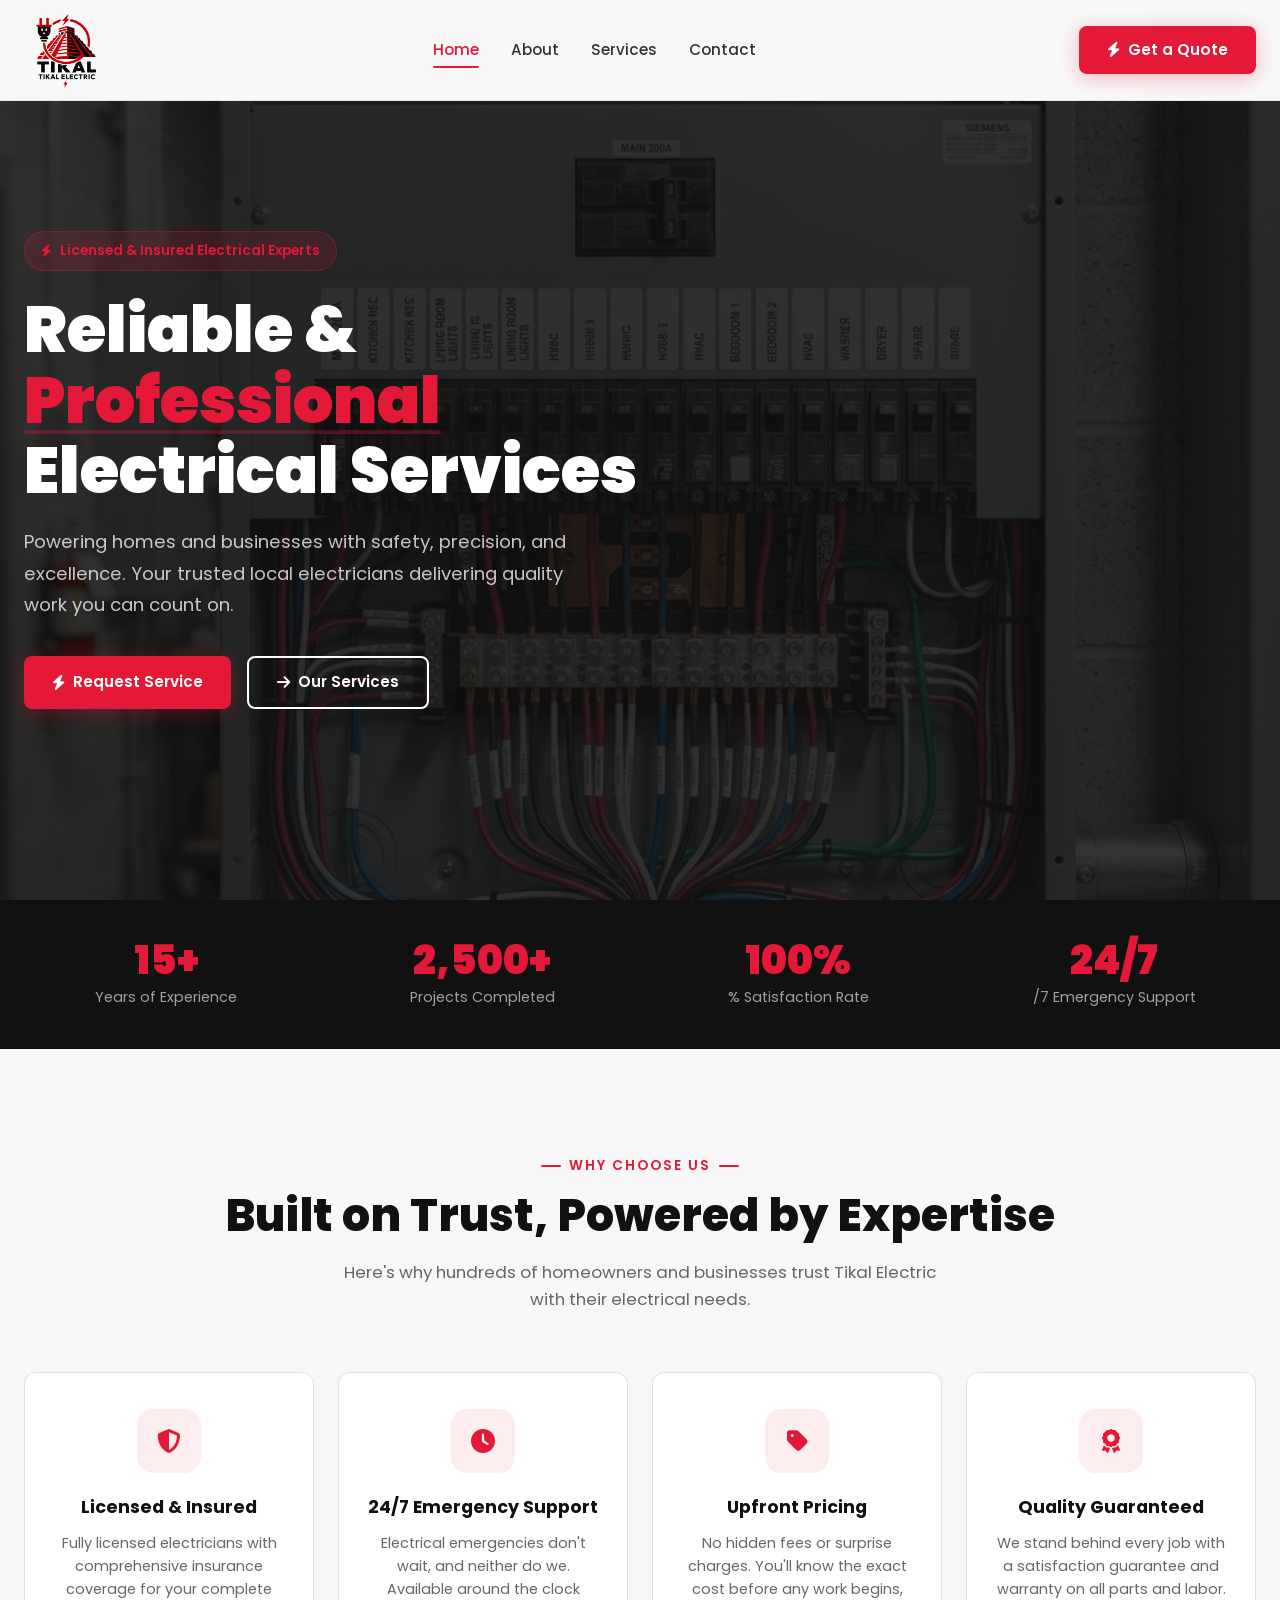
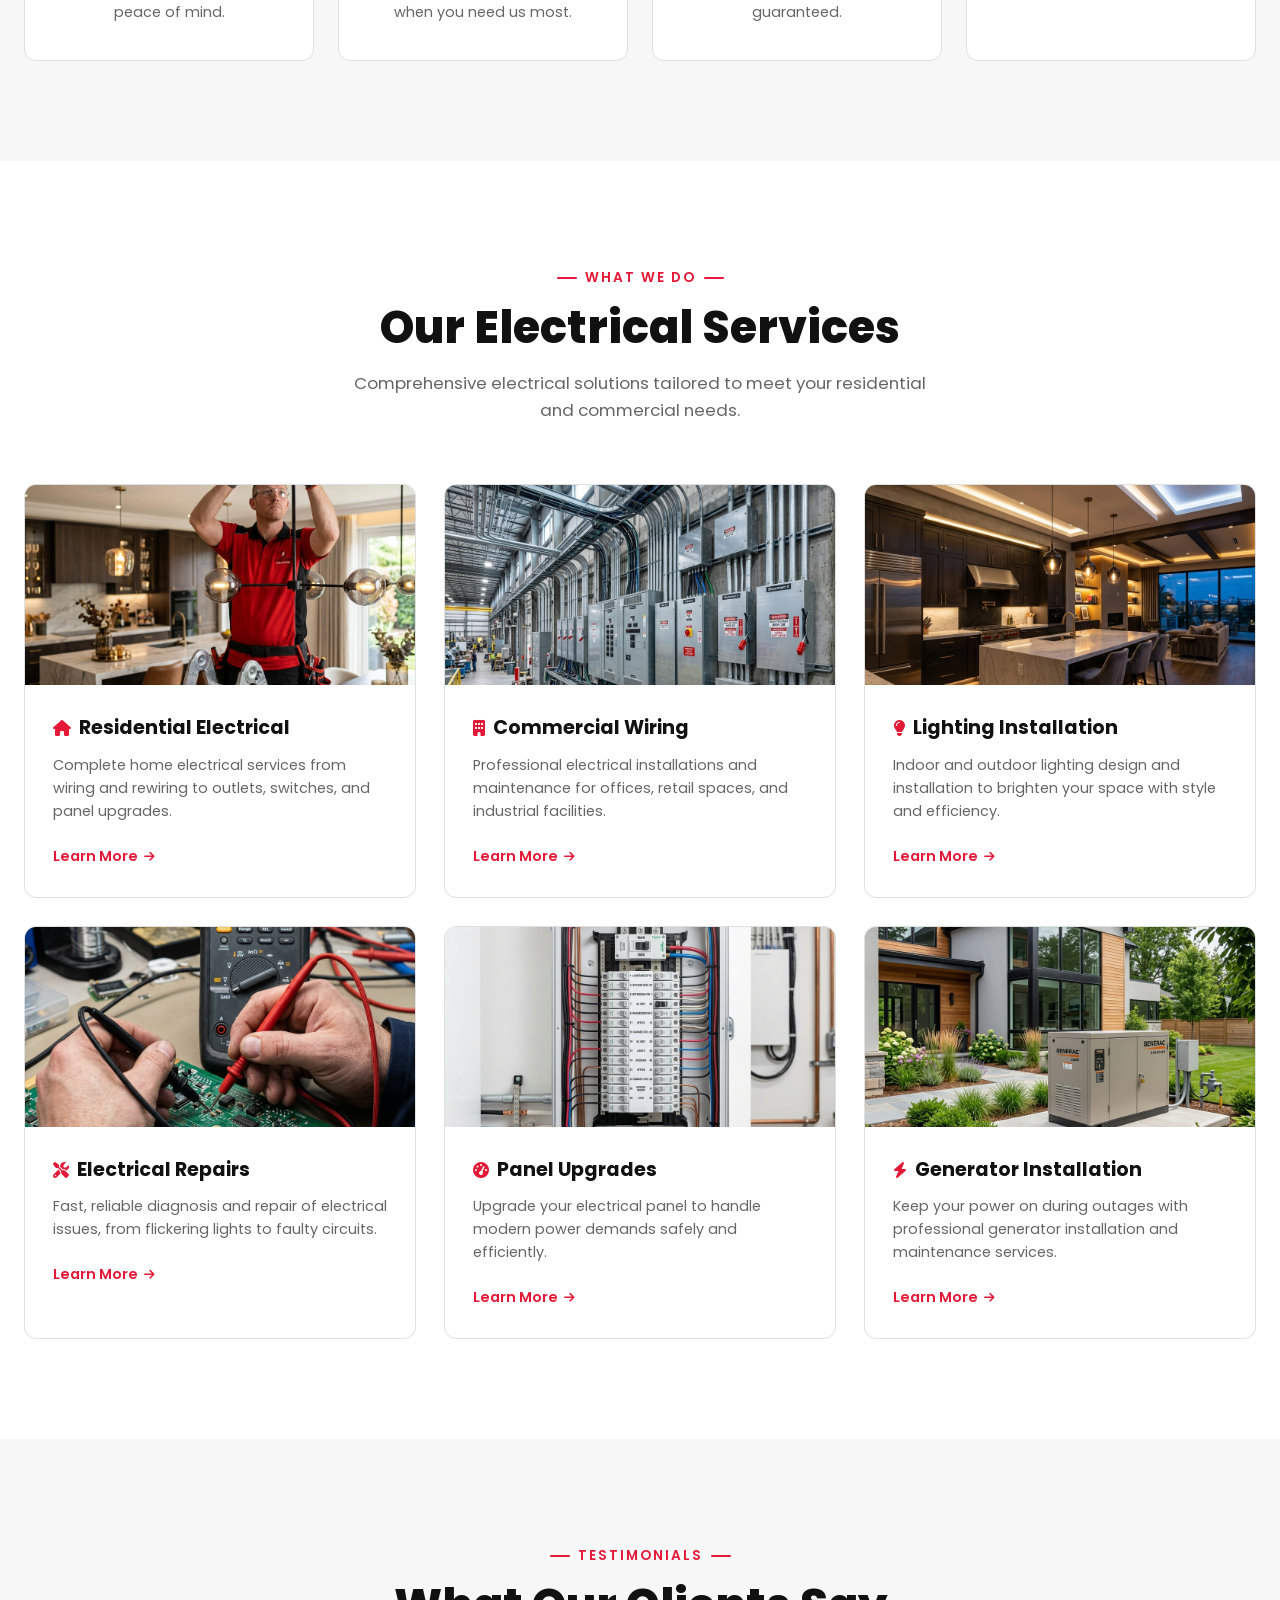
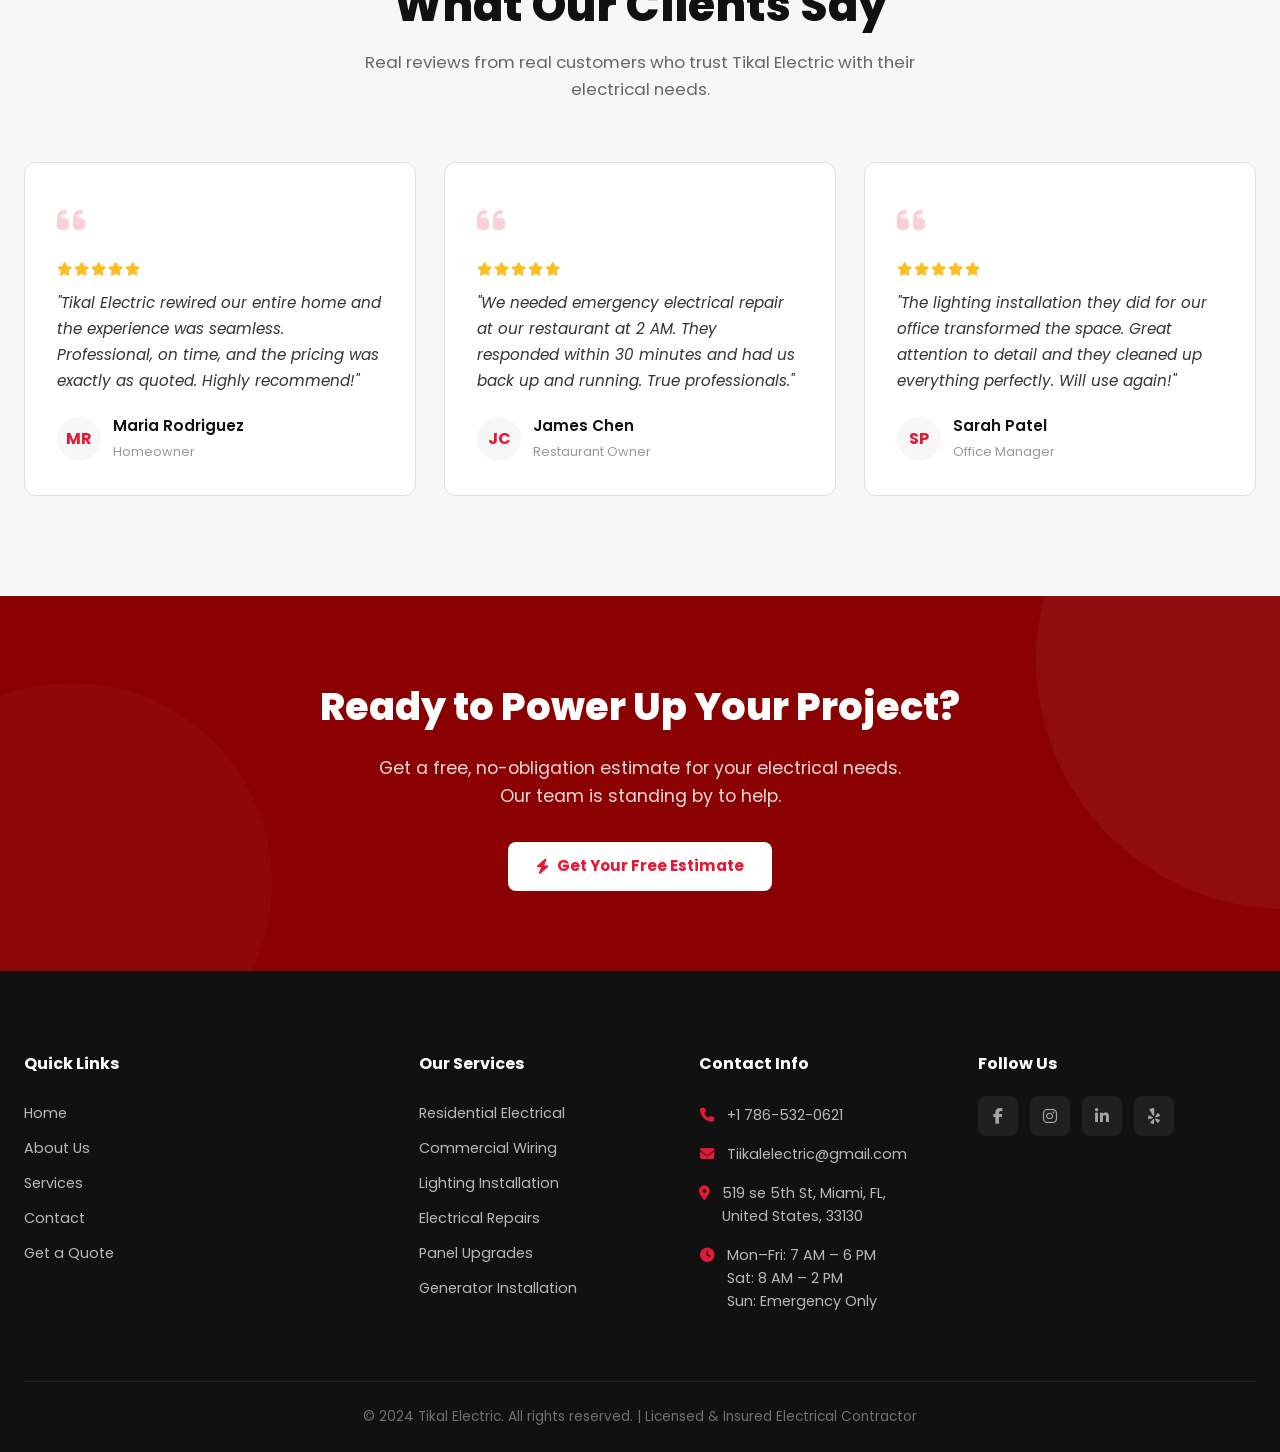
==== commit f42cdbc1: "Updated project" ====
--- a/index.html
+++ b/index.html
@@ -236,18 +236,6 @@
 <!-- ==================== FOOTER ==================== -->
 <footer class="footer" id="footer">
     <div class="footer-grid">
-        <div class="footer-brand">
-            <a href="index.html" class="logo">
-                <img src="logo.png" alt="Tikal Electric Logo">
-            </a>
-            <p>Rooted in strength, powered by expertise. Your trusted local electrical service provider for residential and commercial projects.</p>
-            <div class="footer-social">
-                <a href="#" aria-label="Instagram"><i class="fa-brands fa-instagram"></i></a>
-                <a href="#" aria-label="Facebook"><i class="fa-brands fa-facebook-f"></i></a>
-                <a href="#" aria-label="LinkedIn"><i class="fa-brands fa-linkedin-in"></i></a>
-                <a href="#" aria-label="Yelp"><i class="fa-brands fa-yelp"></i></a>
-            </div>
-        </div>
         <div>
             <h4>Quick Links</h4>
             <div class="footer-links">
@@ -272,11 +260,20 @@
         <div>
             <h4>Contact Info</h4>
             <ul class="footer-contact">
-                <li><i class="fa-solid fa-phone"></i><span>(555) 234-5678</span></li>
-                <li><i class="fa-solid fa-envelope"></i><span>info@tikalelectric.com</span></li>
-                <li><i class="fa-solid fa-location-dot"></i><span>1234 Main Street, Suite 100<br>Your City, ST 12345</span></li>
+                <li><i class="fa-solid fa-phone"></i><span>+1 786-532-0621</span></li>
+                <li><i class="fa-solid fa-envelope"></i><span>Tiikalelectric@gmail.com</span></li>
+                <li><i class="fa-solid fa-location-dot"></i><span>519 se 5th St, Miami, FL, United States, 33130</span></li>
                 <li><i class="fa-solid fa-clock"></i><span>Mon–Fri: 7 AM – 6 PM<br>Sat: 8 AM – 2 PM<br>Sun: Emergency Only</span></li>
             </ul>
+        </div>
+        <div>
+            <h4>Follow Us</h4>
+            <div class="footer-social">
+                <a href="https://www.facebook.com/people/Tikal-Electric/61575265457797/#" target="_blank" aria-label="Facebook"><i class="fa-brands fa-facebook-f"></i></a>
+                <a href="https://www.instagram.com/tikal_electric/" target="_blank" aria-label="Instagram"><i class="fa-brands fa-instagram"></i></a>
+                <a href="#" aria-label="LinkedIn"><i class="fa-brands fa-linkedin-in"></i></a>
+                <a href="#" aria-label="Yelp"><i class="fa-brands fa-yelp"></i></a>
+            </div>
         </div>
     </div>
     <div class="footer-bottom">
@@ -308,13 +305,14 @@
   const container = document.getElementById('heroParticles');
   if (!container) return;
   container.innerHTML = '';
-  for (let i = 0; i < 20; i++) {
+  // Increased count to 60 for more density
+  for (let i = 0; i < 60; i++) {
     const p = document.createElement('div');
     p.className = 'particle';
     p.style.left = Math.random() * 100 + '%';
-    p.style.animationDelay = Math.random() * 4 + 's';
-    p.style.animationDuration = (3 + Math.random() * 3) + 's';
-    p.style.width = p.style.height = (2 + Math.random() * 3) + 'px';
+    p.style.animationDelay = Math.random() * 3 + 's'; // Slightly faster delay
+    p.style.animationDuration = (2 + Math.random() * 2) + 's'; // Faster movement (2-4s instead of 3-6s)
+    p.style.width = p.style.height = (1.5 + Math.random() * 2.5) + 'px';
     container.appendChild(p);
   }
 }
--- a/style.css
+++ b/style.css
@@ -277,7 +277,7 @@
 }
 
 .mobile-menu {
-    display: none;
+    display: flex;
     position: fixed;
     top: 0;
     left: 0;
@@ -354,7 +354,8 @@
     background: var(--red);
     border-radius: 50%;
     opacity: 0;
-    animation: float-particle 4s infinite
+    box-shadow: 0 0 8px var(--red);
+    animation: float-particle 4s infinite linear
 }
 
 @keyframes float-particle {
@@ -930,7 +931,13 @@
 
 .footer-brand .logo {
     color: var(--white);
-    margin-bottom: 16px
+    margin-bottom: 24px;
+    display: block
+}
+
+.footer-brand .logo img {
+    height: 100px;
+    filter: drop-shadow(0 0 12px rgba(255, 255, 255, 0.3));
 }
 
 .footer-brand p {
@@ -1537,6 +1544,10 @@
         display: flex
     }
 
+    .header-inner .btn-primary {
+        display: none
+    }
+
     .hero {
         min-height: 90vh;
         padding: 100px 20px 60px
